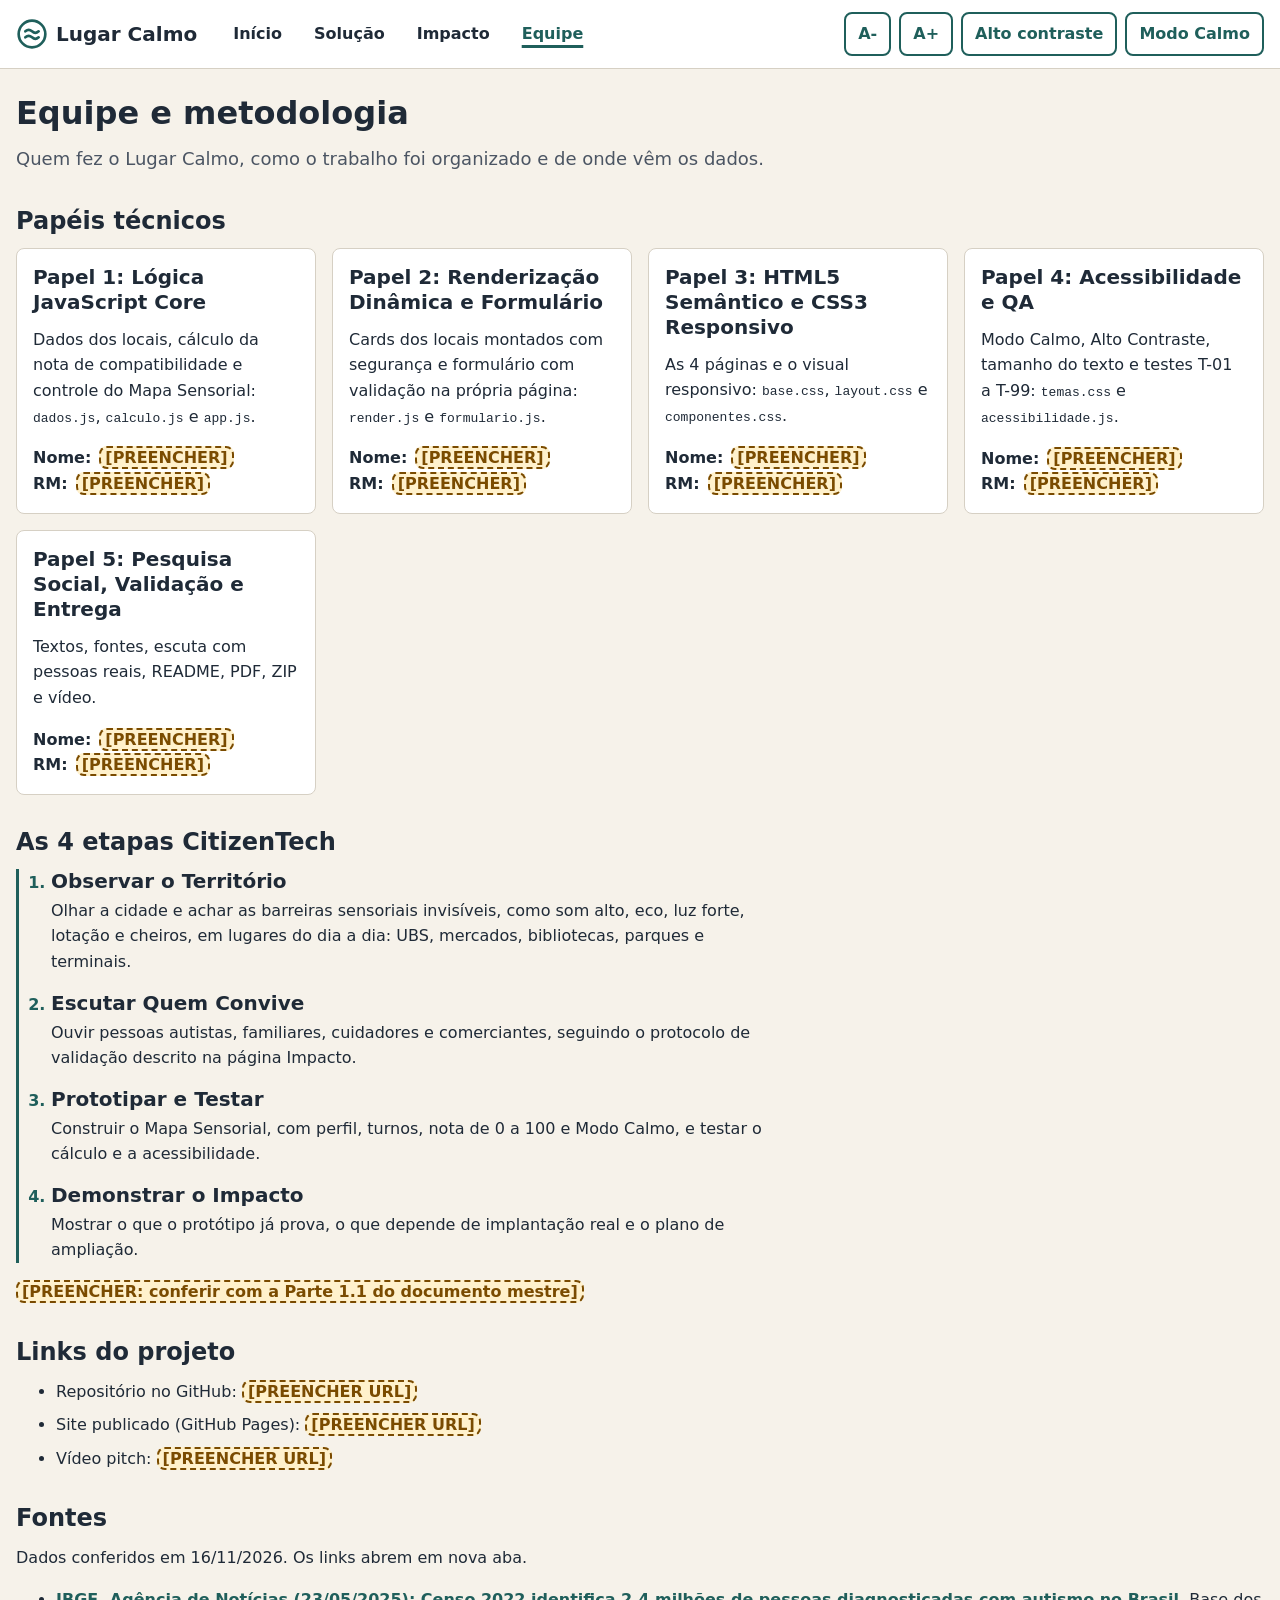
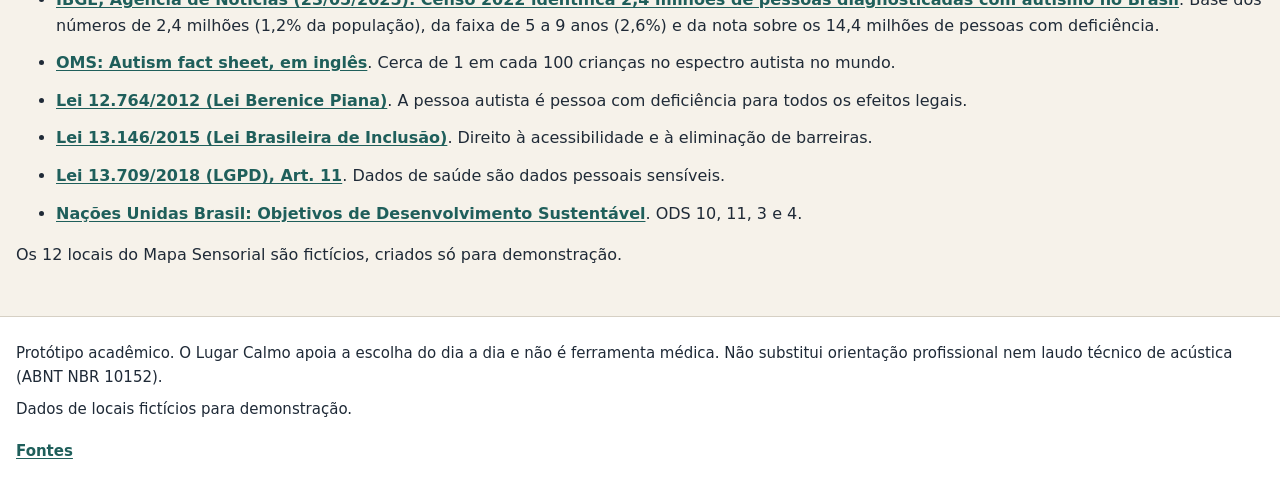
==== equipe.html @ d7f6c4ce "feat: adiciona as 4 páginas, estilos responsivos e ícones SVG" ====
<!DOCTYPE html>
<html lang="pt-BR">
<head>
  <meta charset="UTF-8">
  <meta name="viewport" content="width=device-width, initial-scale=1">
  <meta name="description" content="Equipe e metodologia do Lugar Calmo: papéis técnicos, as 4 etapas CitizenTech, links do projeto e fontes oficiais.">
  <title>Equipe | Lugar Calmo</title>
  <link rel="icon" href="img/favicon.svg" type="image/svg+xml">
  <!-- Ordem fixa (8.1): base (variáveis) primeiro e temas por último, para que Modo Calmo e Alto Contraste sobrescrevam as variáveis. -->
  <link rel="stylesheet" href="css/base.css">
  <link rel="stylesheet" href="css/layout.css">
  <link rel="stylesheet" href="css/componentes.css">
  <link rel="stylesheet" href="css/temas.css">
  <!-- R2: script com defer e sem módulos, para abrir por duplo clique (file://). Aplica as preferências salvas (RF20). -->
  <script src="js/acessibilidade.js" defer></script>
</head>
<body>
  <!-- Atalho de teclado: pula o cabeçalho e vai direto ao conteúdo. -->
  <a class="pular-conteudo" href="#conteudo">Ir para o conteúdo</a>

  <!-- Cabeçalho idêntico nas 4 páginas (RF16); só o aria-current muda. -->
  <header class="cabecalho">
    <a class="marca" href="index.html"><img src="img/favicon.svg" alt="" width="32" height="32"> Lugar Calmo</a>
    <!-- Menu horizontal com 4 links, sempre visível, sem hambúrguer (R11). -->
    <nav aria-label="Navegação principal">
      <ul class="menu">
        <li><a href="index.html">Início</a></li>
        <li><a href="solucao.html">Solução</a></li>
        <li><a href="impacto.html">Impacto</a></li>
        <li><a href="equipe.html" aria-current="page">Equipe</a></li>
      </ul>
    </nav>
    <!-- Barra de acessibilidade (M5). O comportamento fica em js/acessibilidade.js (RF13, RF14, RF15). -->
    <div class="barra-acessibilidade" role="group" aria-label="Preferências de leitura">
      <button type="button" id="btn-fonte-menos" aria-label="Diminuir tamanho do texto">A-</button>
      <button type="button" id="btn-fonte-mais" aria-label="Aumentar tamanho do texto">A+</button>
      <button type="button" id="btn-contraste" aria-pressed="false">Alto contraste</button>
      <button type="button" id="btn-modo-calmo" aria-pressed="false">Modo Calmo</button>
    </div>
  </header>

  <!-- tabindex="-1" deixa o link "Ir para o conteúdo" mover o foco para cá. -->
  <main id="conteudo" tabindex="-1">
    <h1>Equipe e metodologia</h1>
    <p class="introducao">Quem fez o Lugar Calmo, como o trabalho foi organizado e de onde vêm os dados.</p>

    <!-- 1. Papéis técnicos: 5 cartões com nome e RM a preencher pela equipe (8.6). -->
    <section class="secao" aria-labelledby="titulo-papeis">
      <h2 id="titulo-papeis">Papéis técnicos</h2>
      <ul class="grade-cartoes">
        <li class="cartao">
          <h3>Papel 1: Lógica JavaScript Core</h3>
          <p>Dados dos locais, cálculo da nota de compatibilidade e controle do Mapa Sensorial: <code>dados.js</code>, <code>calculo.js</code> e <code>app.js</code>.</p>
          <dl class="dados-integrante">
            <div><dt>Nome:</dt><dd><span class="pendente">[PREENCHER]</span></dd></div>
            <div><dt>RM:</dt><dd><span class="pendente">[PREENCHER]</span></dd></div>
          </dl>
        </li>
        <li class="cartao">
          <h3>Papel 2: Renderização Dinâmica e Formulário</h3>
          <p>Cards dos locais montados com segurança e formulário com validação na própria página: <code>render.js</code> e <code>formulario.js</code>.</p>
          <dl class="dados-integrante">
            <div><dt>Nome:</dt><dd><span class="pendente">[PREENCHER]</span></dd></div>
            <div><dt>RM:</dt><dd><span class="pendente">[PREENCHER]</span></dd></div>
          </dl>
        </li>
        <li class="cartao">
          <h3>Papel 3: HTML5 Semântico e CSS3 Responsivo</h3>
          <p>As 4 páginas e o visual responsivo: <code>base.css</code>, <code>layout.css</code> e <code>componentes.css</code>.</p>
          <dl class="dados-integrante">
            <div><dt>Nome:</dt><dd><span class="pendente">[PREENCHER]</span></dd></div>
            <div><dt>RM:</dt><dd><span class="pendente">[PREENCHER]</span></dd></div>
          </dl>
        </li>
        <li class="cartao">
          <h3>Papel 4: Acessibilidade e QA</h3>
          <p>Modo Calmo, Alto Contraste, tamanho do texto e testes T-01 a T-99: <code>temas.css</code> e <code>acessibilidade.js</code>.</p>
          <dl class="dados-integrante">
            <div><dt>Nome:</dt><dd><span class="pendente">[PREENCHER]</span></dd></div>
            <div><dt>RM:</dt><dd><span class="pendente">[PREENCHER]</span></dd></div>
          </dl>
        </li>
        <li class="cartao">
          <h3>Papel 5: Pesquisa Social, Validação e Entrega</h3>
          <p>Textos, fontes, escuta com pessoas reais, README, PDF, ZIP e vídeo.</p>
          <dl class="dados-integrante">
            <div><dt>Nome:</dt><dd><span class="pendente">[PREENCHER]</span></dd></div>
            <div><dt>RM:</dt><dd><span class="pendente">[PREENCHER]</span></dd></div>
          </dl>
        </li>
      </ul>
    </section>

    <!-- 2. As 4 etapas CitizenTech em linha do tempo. Texto da Parte 1.1 do documento mestre ainda a conferir (K9). -->
    <section class="secao" aria-labelledby="titulo-etapas">
      <h2 id="titulo-etapas">As 4 etapas CitizenTech</h2>
      <ol class="linha-do-tempo">
        <li>
          <h3>Observar o Território</h3>
          <p>Olhar a cidade e achar as barreiras sensoriais invisíveis, como som alto, eco, luz forte, lotação e cheiros, em lugares do dia a dia: UBS, mercados, bibliotecas, parques e terminais.</p>
        </li>
        <li>
          <h3>Escutar Quem Convive</h3>
          <p>Ouvir pessoas autistas, familiares, cuidadores e comerciantes, seguindo o protocolo de validação descrito na página Impacto.</p>
        </li>
        <li>
          <h3>Prototipar e Testar</h3>
          <p>Construir o Mapa Sensorial, com perfil, turnos, nota de 0 a 100 e Modo Calmo, e testar o cálculo e a acessibilidade.</p>
        </li>
        <li>
          <h3>Demonstrar o Impacto</h3>
          <p>Mostrar o que o protótipo já prova, o que depende de implantação real e o plano de ampliação.</p>
        </li>
      </ol>
      <p><span class="pendente">[PREENCHER: conferir com a Parte 1.1 do documento mestre]</span></p>
    </section>

    <!-- 3. Links do projeto, a preencher pela equipe antes da entrega (8.6). -->
    <section class="secao" aria-labelledby="titulo-links">
      <h2 id="titulo-links">Links do projeto</h2>
      <ul class="lista-simples">
        <li>Repositório no GitHub: <span class="pendente">[PREENCHER URL]</span></li>
        <li>Site publicado (GitHub Pages): <span class="pendente">[PREENCHER URL]</span></li>
        <li>Vídeo pitch: <span class="pendente">[PREENCHER URL]</span></li>
      </ul>
    </section>

    <!-- 4. Fontes (1.2): todo dado do site aponta para cá pelo link "Fontes" do rodapé. Nenhum dado sem fonte aberta. -->
    <section class="secao" id="fontes" aria-labelledby="titulo-fontes">
      <h2 id="titulo-fontes">Fontes</h2>
      <p>Dados conferidos em 16/11/2026. Os links abrem em nova aba.</p>
      <ul class="lista-fontes">
        <li><a href="https://agenciadenoticias.ibge.gov.br/agencia-noticias/2012-agencia-de-noticias/noticias/43464-censo-2022-identifica-2-4-milhoes-de-pessoas-diagnosticadas-com-autismo-no-brasil" target="_blank" rel="noopener noreferrer">IBGE, Agência de Notícias (23/05/2025): Censo 2022 identifica 2,4 milhões de pessoas diagnosticadas com autismo no Brasil<span class="visualmente-oculto"> (abre em nova aba)</span></a>. Base dos números de 2,4 milhões (1,2% da população), da faixa de 5 a 9 anos (2,6%) e da nota sobre os 14,4 milhões de pessoas com deficiência.</li>
        <li><a href="https://www.who.int/news-room/fact-sheets/detail/autism-spectrum-disorders" target="_blank" rel="noopener noreferrer">OMS: Autism fact sheet, em inglês<span class="visualmente-oculto"> (abre em nova aba)</span></a>. Cerca de 1 em cada 100 crianças no espectro autista no mundo.</li>
        <li><a href="https://www.planalto.gov.br/ccivil_03/_ato2011-2014/2012/lei/l12764.htm" target="_blank" rel="noopener noreferrer">Lei 12.764/2012 (Lei Berenice Piana)<span class="visualmente-oculto"> (abre em nova aba)</span></a>. A pessoa autista é pessoa com deficiência para todos os efeitos legais.</li>
        <li><a href="https://www.planalto.gov.br/ccivil_03/_ato2015-2018/2015/lei/l13146.htm" target="_blank" rel="noopener noreferrer">Lei 13.146/2015 (Lei Brasileira de Inclusão)<span class="visualmente-oculto"> (abre em nova aba)</span></a>. Direito à acessibilidade e à eliminação de barreiras.</li>
        <li><a href="https://www.planalto.gov.br/ccivil_03/_ato2015-2018/2018/lei/l13709.htm" target="_blank" rel="noopener noreferrer">Lei 13.709/2018 (LGPD), Art. 11<span class="visualmente-oculto"> (abre em nova aba)</span></a>. Dados de saúde são dados pessoais sensíveis.</li>
        <li><a href="https://brasil.un.org/pt-br/sdgs" target="_blank" rel="noopener noreferrer">Nações Unidas Brasil: Objetivos de Desenvolvimento Sustentável<span class="visualmente-oculto"> (abre em nova aba)</span></a>. ODS 10, 11, 3 e 4.</li>
      </ul>
      <p>Os 12 locais do Mapa Sensorial são fictícios, criados só para demonstração.</p>
    </section>

  </main>

  <!-- Rodapé idêntico nas 4 páginas: aviso fixo da RN14 e origem dos dados. -->
  <footer class="rodape">
    <p>Protótipo acadêmico. O Lugar Calmo apoia a escolha do dia a dia e não é ferramenta médica. Não substitui orientação profissional nem laudo técnico de acústica (ABNT NBR 10152).</p>
    <p>Dados de locais fictícios para demonstração.</p>
    <p><a href="equipe.html#fontes">Fontes</a></p>
  </footer>
</body>
</html>
---- css/base.css ----
/* =====================================================================
   base.css: tokens de design, reset leve e regras globais.
   Papel 3 (HTML5 Semântico e CSS3 Responsivo).
   Por quê: todas as cores e medidas vivem aqui como variáveis. Assim
   temas.css (Modo Calmo e Alto Contraste) muda o site inteiro só
   sobrescrevendo variáveis, sem repetir regras (PRD 11.1 e 11.2, K2).
   ===================================================================== */

/* Tokens da seção 11.1. Nenhum outro arquivo define cor fixa (K2). */
:root {
  --cor-fundo: #F6F2EA;
  --cor-superficie: #FFFFFF;
  --cor-borda: #D6D0C4;
  --cor-texto: #1F2A37;
  --cor-texto-suave: #4B5563;
  --cor-primaria: #1F5F5B;
  --cor-primaria-texto: #FFFFFF;
  --cor-foco: #1F5F5B;
  --selo-tranquilo-fundo: #DDEFE3; --selo-tranquilo-texto: #14532D;
  --selo-atencao-fundo: #FFF1CC;   --selo-atencao-texto: #7A4B00;
  --selo-evitar-fundo: #FBE3E1;    --selo-evitar-texto: #8A1C1C;
  --fonte-base: system-ui, -apple-system, "Segoe UI", Roboto, Arial, sans-serif;
  --raio: 8px;
  --espaco-1: .25rem; --espaco-2: .5rem; --espaco-3: .75rem; --espaco-4: 1rem; --espaco-6: 1.5rem; --espaco-8: 2rem;
  --toque-min: 44px;
  --largura-texto: 70ch;
}

/* Largura inclui borda e padding: evita estouro lateral em 320 px (RNF02). */
*,
*::before,
*::after {
  box-sizing: border-box;
}

/* Escala de fonte. Todo o resto do site usa rem, então trocar a classe
   do <html> aumenta ou diminui tudo junto (RF14, 5 níveis). */
html {
  font-size: 100%;
  -webkit-text-size-adjust: 100%;
  text-size-adjust: 100%;
}
.fonte-0 { font-size: 87.5%; }
.fonte-1 { font-size: 100%; }
.fonte-2 { font-size: 112.5%; }
.fonte-3 { font-size: 125%; }
.fonte-4 { font-size: 137.5%; }

/* Fonte do sistema (RNF09: zero requisição externa) e entrelinha folgada
   para leitura confortável (persona Dona Marta). overflow-wrap quebra
   palavras longas em vez de criar rolagem horizontal (RNF02). */
body {
  margin: 0;
  font-family: var(--fonte-base);
  line-height: 1.6;
  background: var(--cor-fundo);
  color: var(--cor-texto);
  overflow-wrap: break-word;
}

/* O JS mostra e esconde avisos com o atributo hidden (R4). Como vários
   componentes definem display próprio (flex, grid), esta regra garante
   que hidden sempre vence. */
[hidden] {
  display: none !important;
}

/* Hierarquia de títulos clara e espaçamento previsível. */
h1,
h2,
h3,
h4 {
  margin: 0 0 var(--espaco-3);
  line-height: 1.25;
}
h1 { font-size: 2rem; }
h2 { font-size: 1.5rem; }
h3 { font-size: 1.25rem; }
h4 { font-size: 1.125rem; }

p,
ul,
ol,
dl {
  margin: 0 0 var(--espaco-4);
}

/* Imagens (todas SVG, RNF09) nunca passam da largura do contêiner. */
img {
  max-width: 100%;
  height: auto;
}

/* Links sublinhados: a cor não é a única pista de que é link (RNF01). */
a {
  color: var(--cor-primaria);
  text-underline-offset: .15em;
}
a:hover {
  text-decoration-thickness: 3px;
}

/* RNF01: foco visível com contorno de 3 px em todo elemento focável. */
:focus-visible {
  outline: 3px solid var(--cor-foco);
  outline-offset: 2px;
}

/* Esconde da tela, mas mantém para leitor de tela (técnica padrão de clip).
   Usado, por exemplo, em "(abre em nova aba)" e no rótulo da nota. */
.visualmente-oculto {
  position: absolute !important;
  width: 1px;
  height: 1px;
  margin: -1px;
  padding: 0;
  overflow: hidden;
  clip: rect(0 0 0 0);
  clip-path: inset(50%);
  white-space: nowrap;
  border: 0;
}

/* Link "Ir para o conteúdo": fica fora da tela e só aparece ao receber
   foco pelo teclado, sem animação (R10). */
.pular-conteudo {
  position: absolute;
  top: -10rem;
  left: var(--espaco-2);
  z-index: 100;
  display: inline-flex;
  align-items: center;
  min-height: var(--toque-min);
  padding: var(--espaco-2) var(--espaco-4);
  border-radius: var(--raio);
  background: var(--cor-primaria);
  color: var(--cor-primaria-texto);
  font-weight: 700;
}
.pular-conteudo:focus {
  top: var(--espaco-2);
}

/* ---------------------------------------------------------------------
   RNF13: alvo de toque mínimo de 44 px em botões, links do menu,
   campos, rádios e caixas de seleção.
   --------------------------------------------------------------------- */
button,
input,
select,
textarea {
  font: inherit;
  color: inherit;
}

button {
  min-width: var(--toque-min);
  min-height: var(--toque-min);
  cursor: pointer;
}

select,
input[type="text"] {
  min-height: var(--toque-min);
}

.menu a {
  min-height: var(--toque-min);
}

/* Rádio e caixa de seleção: 24 px na própria caixa; o alvo de 44 px é o
   conjunto caixa + rótulo (.opcao), porque o <label for> também marca. */
input[type="checkbox"],
input[type="radio"] {
  width: 1.5rem;
  height: 1.5rem;
  margin: 0;
  flex: none;
  accent-color: var(--cor-primaria);
  cursor: pointer;
}

.opcao {
  display: flex;
  align-items: center;
  gap: var(--espaco-2);
  min-height: var(--toque-min);
}
.opcao label {
  padding-block: var(--espaco-2);
  cursor: pointer;
}

/* Sliders: cor da marca e altura de 44 px para facilitar o toque (11.1). */
input[type="range"] {
  display: block;
  width: 100%;
  min-height: var(--toque-min);
  margin: 0;
  accent-color: var(--cor-primaria);
  cursor: pointer;
}

/* ---------------------------------------------------------------------
   <meter> da nota (11.1). A cor vem da classe do selo, não da faixa
   low/high do navegador, para bater sempre com o selo em texto. Se o
   navegador ignorar estes pseudo-elementos, o número e o selo
   continuam carregando a informação (cor nunca é a única pista).
   --------------------------------------------------------------------- */
meter {
  display: block;
  width: 100%;
  height: 12px;
}

/* Chrome, Edge e Safari: trilho e barra por pseudo-elemento. Não usamos
   appearance: none aqui porque, segundo o MDN, isso quebra o desenho
   do meter no Chrome. */
meter::-webkit-meter-bar {
  height: 12px;
  border: 1px solid var(--cor-texto-suave);
  border-radius: var(--raio);
  background: var(--cor-fundo);
}

.meter--tranquilo::-webkit-meter-optimum-value,
.meter--tranquilo::-webkit-meter-suboptimum-value,
.meter--tranquilo::-webkit-meter-even-less-good-value {
  background: var(--selo-tranquilo-texto);
}

.meter--atencao::-webkit-meter-optimum-value,
.meter--atencao::-webkit-meter-suboptimum-value,
.meter--atencao::-webkit-meter-even-less-good-value {
  background: var(--selo-atencao-texto);
}

.meter--evitar::-webkit-meter-optimum-value,
.meter--evitar::-webkit-meter-suboptimum-value,
.meter--evitar::-webkit-meter-even-less-good-value {
  background: var(--selo-evitar-texto);
}

/* Firefox: precisa de appearance: none para aceitar ::-moz-meter-bar.
   O @supports com a forma -moz- isola a regra no Firefox e não quebra
   o Chrome. */
@supports (-moz-appearance: none) {
  meter {
    -moz-appearance: none;
    border: 1px solid var(--cor-texto-suave);
    border-radius: var(--raio);
    background: var(--cor-fundo);
  }

  .meter--tranquilo::-moz-meter-bar { background: var(--selo-tranquilo-texto); }
  .meter--atencao::-moz-meter-bar { background: var(--selo-atencao-texto); }
  .meter--evitar::-moz-meter-bar { background: var(--selo-evitar-texto); }
}
---- css/layout.css ----
/* =====================================================================
   layout.css: estrutura das páginas (PRD 11.3).
   Mobile-first: tudo começa em uma coluna e ganha colunas em telas
   maiores com media queries. Nenhuma largura fixa que cause rolagem
   horizontal em 320 px (RNF02). Só var(--...), nenhuma cor fixa (K2).
   ===================================================================== */

/* ---------- Cabeçalho comum das 4 páginas ---------- */

/* Marca, menu e barra de acessibilidade quebram linha sozinhos
   (flex-wrap). Menu sempre visível, sem hambúrguer (R11). */
.cabecalho {
  display: flex;
  flex-wrap: wrap;
  align-items: center;
  gap: var(--espaco-3) var(--espaco-6);
  padding: var(--espaco-3) var(--espaco-4);
  border-bottom: 1px solid var(--cor-borda);
  background: var(--cor-superficie);
}

.marca {
  display: inline-flex;
  align-items: center;
  gap: var(--espaco-2);
  min-height: var(--toque-min);
  color: var(--cor-texto);
  font-size: 1.25rem;
  font-weight: 800;
  text-decoration: none;
}
.marca:hover {
  text-decoration: underline;
}
.marca img {
  width: 2rem;
  height: 2rem;
}

/* Menu horizontal com 4 links (R11, RF16): flex com quebra de linha. */
.menu {
  display: flex;
  flex-wrap: wrap;
  gap: var(--espaco-1) var(--espaco-2);
  margin: 0;
  padding: 0;
  list-style: none;
}

.menu a {
  display: flex;
  align-items: center;
  padding: 0 var(--espaco-3);
  border-radius: var(--raio);
  color: var(--cor-texto);
  font-weight: 600;
  text-decoration: none;
}
.menu a:hover {
  text-decoration: underline;
}

/* Página atual (aria-current): sublinhado grosso e negrito, além da cor,
   para a cor não ser a única pista (RNF01). */
.menu a[aria-current="page"] {
  color: var(--cor-primaria);
  font-weight: 800;
  text-decoration: underline;
  text-decoration-thickness: 3px;
  text-underline-offset: .4em;
}

.barra-acessibilidade {
  display: flex;
  flex-wrap: wrap;
  gap: var(--espaco-2);
}

/* Em telas largas, a barra de acessibilidade vai para a direita e o
   cabeçalho fica em uma linha só (painel cabe melhor acima da dobra). */
@media (min-width: 1024px) {
  .barra-acessibilidade {
    margin-left: auto;
  }
}

/* ---------- Conteúdo principal e rodapé ---------- */

main {
  display: block;
  max-width: 80rem;
  margin: 0 auto;
  padding: var(--espaco-6) var(--espaco-4) var(--espaco-8);
}

/* Linha de texto curta (70ch) é mais fácil de acompanhar. */
main p {
  max-width: var(--largura-texto);
}

.secao {
  margin-top: var(--espaco-8);
}

.rodape {
  padding: var(--espaco-6) var(--espaco-4);
  border-top: 1px solid var(--cor-borda);
  background: var(--cor-superficie);
  font-size: .9375rem;
}
.rodape p {
  max-width: 80rem;
  margin: 0 auto var(--espaco-2);
}

/* ---------- Página inicial ---------- */

/* Hero: texto e ilustração empilhados no celular, lado a lado a partir
   de 768 px. */
.hero {
  display: grid;
  gap: var(--espaco-6);
  align-items: center;
}

.hero-imagem {
  justify-self: center;
  width: 100%;
  max-width: 15rem;
}

@media (min-width: 768px) {
  .hero {
    grid-template-columns: minmax(0, 3fr) minmax(0, 2fr);
  }

  .hero h1 {
    font-size: 2.5rem;
  }
}

/* ---------- Grades genéricas (cartões, colunas) ---------- */

/* min(16rem, 100%) impede que a coluna mínima passe da tela em 320 px. */
.grade-cartoes {
  display: grid;
  grid-template-columns: repeat(auto-fill, minmax(min(16rem, 100%), 1fr));
  gap: var(--espaco-4);
  margin: 0 0 var(--espaco-4);
  padding: 0;
  list-style: none;
}

/* Níveis de evidência (8.5): duas colunas lado a lado a partir de 768 px. */
.colunas-evidencia {
  display: grid;
  gap: var(--espaco-4);
  margin-bottom: var(--espaco-4);
}

@media (min-width: 768px) {
  .colunas-evidencia {
    grid-template-columns: repeat(2, minmax(0, 1fr));
  }
}

/* ---------- Página Solução (Mapa Sensorial) ---------- */

/* Celular: uma coluna, na ordem painel, resultados e formulário (11.3). */
.layout-solucao {
  display: grid;
  gap: var(--espaco-6);
}

/* minmax(0, ...) e min-width: 0 deixam a coluna encolher sem estourar. */
.coluna-principal {
  display: grid;
  gap: var(--espaco-8);
  min-width: 0;
}

/* Desktop: painel fixo à esquerda (sticky) e resultados à direita.
   Valores exatamente como na seção 11.3 do PRD. O painel rola por
   dentro se não couber na altura da tela, sem arrastar a página. */
@media (min-width: 1024px) {
  .layout-solucao {
    display: grid;
    grid-template-columns: 380px minmax(0, 1fr);
    gap: var(--espaco-6);
    align-items: start;
  }

  #painel-perfil {
    position: sticky;
    top: 10px;
    max-height: calc(100vh - 20px);
    overflow-y: auto;
    overscroll-behavior: contain;
  }
}

/* Lista de cards: 1 coluna no celular, grade automática acima de 768 px
   (11.3). Cada <li> estica o card para todos terem a mesma altura. */
.lista-locais {
  display: grid;
  grid-template-columns: minmax(0, 1fr);
  gap: var(--espaco-4);
  margin: 0 0 var(--espaco-4);
  padding: 0;
  list-style: none;
}

.lista-locais > li {
  display: flex;
  min-width: 0;
}

@media (min-width: 768px) {
  .lista-locais {
    grid-template-columns: repeat(auto-fill, minmax(280px, 1fr));
  }
}
---- css/componentes.css ----
/* =====================================================================
   componentes.css: peças reutilizáveis (botões, cartões, painel de
   perfil, card de local, selos, etiquetas, formulário e avisos).
   Inclui as classes que render.js e formulario.js vão gerar (8.4, K8),
   já estilizadas antes de o JS existir.
   Só var(--...), nenhuma cor fixa (K2): temas.css troca tudo pelas
   variáveis. Sem transição nem animação (R10, RNF08).
   ===================================================================== */

/* ---------- Botões ---------- */

/* Botão padrão: contorno na cor primária sobre fundo claro.
   Contraste do texto acima de 4,5:1 (RNF01). */
button {
  display: inline-flex;
  align-items: center;
  justify-content: center;
  gap: var(--espaco-1);
  padding: var(--espaco-2) var(--espaco-3);
  border: 2px solid var(--cor-primaria);
  border-radius: var(--raio);
  background: var(--cor-superficie);
  color: var(--cor-primaria);
  font-weight: 700;
  line-height: 1.2;
  text-align: center;
}
button:hover {
  text-decoration: underline;
}

/* Botão ligado (aria-pressed="true": Alto contraste, Modo Calmo e
   perfis rápidos): fundo cheio e marca de check. O check garante que a
   cor não é a única pista (RNF01) e continua visível no modo de cores
   forçadas do sistema. O texto alternativo vazio ("/ ''") evita que o
   leitor de tela leia o símbolo; a primeira linha é a reserva para
   navegador que não entende essa sintaxe. */
button[aria-pressed="true"] {
  background: var(--cor-primaria);
  color: var(--cor-primaria-texto);
}
button[aria-pressed="true"]::before {
  content: "\2713";
  content: "\2713" / "";
}

/* A-/A+ no extremo ficam disabled (RF14): borda tracejada e cor suave,
   não só opacidade. */
button:disabled {
  border-style: dashed;
  border-color: var(--cor-texto-suave);
  color: var(--cor-texto-suave);
  cursor: not-allowed;
  text-decoration: none;
}

/* Ação principal (link "Abrir o Mapa Sensorial" e "Enviar avaliação"). */
.btn-primario {
  display: inline-flex;
  align-items: center;
  justify-content: center;
  min-height: var(--toque-min);
  padding: var(--espaco-2) var(--espaco-6);
  border: 2px solid var(--cor-primaria);
  border-radius: var(--raio);
  background: var(--cor-primaria);
  color: var(--cor-primaria-texto);
  font-weight: 700;
  text-decoration: none;
}
.btn-primario:hover {
  text-decoration: underline;
}

/* Links soltos (fora de frase) ganham alvo de 44 px (RNF13). */
.link-destaque,
.rodape a {
  display: inline-flex;
  align-items: center;
  min-height: var(--toque-min);
  font-weight: 700;
}

/* ---------- Cartões e textos de apoio ---------- */

.cartao {
  padding: var(--espaco-4);
  border: 1px solid var(--cor-borda);
  border-radius: var(--raio);
  background: var(--cor-superficie);
}
.cartao > :last-child {
  margin-bottom: 0;
}
.cartao ul {
  padding-left: var(--espaco-6);
}

.introducao {
  color: var(--cor-texto-suave);
  font-size: 1.125rem;
}

.slogan {
  color: var(--cor-primaria);
  font-size: 1.25rem;
  font-weight: 700;
}

.proposta {
  font-size: 1.125rem;
}

/* Observações curtas (nota metodológica, nota das personas). */
.observacao {
  color: var(--cor-texto-suave);
  font-size: .9375rem;
}

/* Destaque do dado oficial (8.2, item 4): número grande e legível. */
.numero-grande {
  margin: 0;
  color: var(--cor-primaria);
  font-size: 3rem;
  font-weight: 800;
  line-height: 1.1;
}

.numero-legenda {
  font-size: 1.25rem;
  font-weight: 700;
}

.passos li,
.lista-simples li {
  margin-bottom: var(--espaco-2);
}

/* Marca de conteúdo que a equipe ainda precisa preencher: fundo de aviso
   e borda tracejada para ser achado de olho antes da entrega (8.6). */
.pendente {
  padding: 0 var(--espaco-1);
  border: 2px dashed var(--selo-atencao-texto);
  border-radius: var(--raio);
  background: var(--selo-atencao-fundo);
  color: var(--selo-atencao-texto);
  font-weight: 700;
}

/* ---------- Tabela de ODS (impacto.html) ---------- */

/* A tabela rola dentro da própria caixa em telas estreitas; a página
   nunca rola para o lado (RNF02). A caixa recebe foco (tabindex no HTML)
   para quem usa teclado também conseguir rolar. */
.tabela-rolagem {
  margin-bottom: var(--espaco-4);
  overflow-x: auto;
  border: 1px solid var(--cor-borda);
  border-radius: var(--raio);
  background: var(--cor-superficie);
}

.tabela-ods {
  width: 100%;
  min-width: 40rem;
  border-collapse: collapse;
}
.tabela-ods caption {
  padding: var(--espaco-3);
  font-weight: 700;
  text-align: left;
}
.tabela-ods th,
.tabela-ods td {
  padding: var(--espaco-2) var(--espaco-3);
  border-top: 1px solid var(--cor-borda);
  text-align: left;
  vertical-align: top;
}
.tabela-ods thead th {
  background: var(--cor-fundo);
}

/* ---------- Equipe ---------- */

.dados-integrante {
  margin: 0;
}
.dados-integrante div {
  display: flex;
  flex-wrap: wrap;
  gap: var(--espaco-2);
}
.dados-integrante dt {
  font-weight: 700;
}
.dados-integrante dd {
  margin: 0;
}

/* Linha do tempo das 4 etapas: linha vertical na cor primária. */
.linha-do-tempo {
  padding-left: var(--espaco-8);
  border-left: 3px solid var(--cor-primaria);
}
.linha-do-tempo li {
  margin-bottom: var(--espaco-4);
}
.linha-do-tempo li::marker {
  color: var(--cor-primaria);
  font-weight: 800;
}
.linha-do-tempo h3 {
  margin-bottom: var(--espaco-1);
}

/* Endereços longos quebram em qualquer ponto para não estourar a tela. */
.lista-fontes li {
  margin-bottom: var(--espaco-3);
}
.lista-fontes a {
  font-weight: 600;
  overflow-wrap: anywhere;
}

/* ---------- Painel de perfil (solucao.html, 8.3) ---------- */

/* Painel compacto (11.3): espaçamentos curtos e título menor para o
   painel inteiro caber na altura útil de 1366x768 e 1440x900. Os alvos
   de 44 px não encolhem (RNF13). */
#painel-perfil {
  display: grid;
  gap: var(--espaco-2);
  padding: var(--espaco-4);
  border: 1px solid var(--cor-borda);
  border-radius: var(--raio);
  background: var(--cor-superficie);
}
#painel-perfil h2,
#painel-perfil p {
  margin: 0;
}
#painel-perfil h2 {
  font-size: 1.25rem;
}

.grupo-perfis {
  display: grid;
  gap: var(--espaco-1);
}

.rotulo-grupo {
  font-weight: 700;
}

/* Perfis rápidos em grade de 3 colunas (8.3). O estado ligado vem da
   regra button[aria-pressed="true"] (RF19). */
.perfis-rapidos {
  display: grid;
  grid-template-columns: repeat(3, minmax(0, 1fr));
  gap: var(--espaco-2);
}
.btn-perfil {
  padding-inline: var(--espaco-1);
}

/* Cada slider: rótulo, legenda e valor numa linha só, slider embaixo. */
.controle-linha {
  display: flex;
  flex-wrap: wrap;
  align-items: baseline;
  gap: 0 var(--espaco-2);
}
.controle-linha label {
  font-weight: 700;
}
.legenda {
  flex: 1;
  color: var(--cor-texto-suave);
  font-size: .875rem;
}
/* Entrelinha 1.2: o número grande não aumenta a altura da linha. */
.controle-linha output {
  min-width: 1.5rem;
  color: var(--cor-primaria);
  font-size: 1.25rem;
  font-weight: 800;
  line-height: 1.2;
  text-align: right;
}

/* Turno: 3 rádios com visual de botão em grade de 3 colunas (8.3).
   O rádio nativo fica escondido só da tela (continua focável e lido
   pelo leitor de tela); o <label for> vira o botão de 44 px. */
.seletor-turno {
  margin: 0;
  padding: 0;
  border: 0;
  min-inline-size: 0;
}
.seletor-turno legend {
  margin-bottom: var(--espaco-1);
  padding: 0;
  font-weight: 700;
}

.opcoes-turno {
  display: grid;
  grid-template-columns: repeat(3, minmax(0, 1fr));
  gap: var(--espaco-2);
}

.opcao-turno {
  position: relative;
}
.opcao-turno input[type="radio"] {
  position: absolute;
  width: 1px;
  height: 1px;
  overflow: hidden;
  clip-path: inset(50%);
  white-space: nowrap;
}
.opcao-turno label {
  display: flex;
  align-items: center;
  justify-content: center;
  gap: var(--espaco-1);
  min-height: var(--toque-min);
  padding: var(--espaco-1);
  border: 2px solid var(--cor-primaria);
  border-radius: var(--raio);
  background: var(--cor-superficie);
  color: var(--cor-primaria);
  font-weight: 700;
  text-align: center;
  cursor: pointer;
}

/* Turno escolhido: fundo cheio + check (cor não é a única pista). */
.opcao-turno input:checked + label {
  background: var(--cor-primaria);
  color: var(--cor-primaria-texto);
}
.opcao-turno input:checked + label::before {
  content: "\2713";
  content: "\2713" / "";
}

/* O foco está no rádio escondido; o contorno aparece no rótulo visível. */
.opcao-turno input:focus-visible + label {
  outline: 3px solid var(--cor-foco);
  outline-offset: 2px;
}

#btn-restaurar {
  width: 100%;
}

/* ---------- Avisos ---------- */

/* Avisos (RN02 e "Fechado/Sem dados neste turno") usam as cores do selo
   Atenção (K2) e uma barra lateral grossa, além da cor. */
.aviso,
.aviso-turno {
  padding: var(--espaco-2) var(--espaco-3);
  border-left: .375rem solid var(--selo-atencao-texto);
  border-radius: var(--raio);
  background: var(--selo-atencao-fundo);
  color: var(--selo-atencao-texto);
  font-weight: 600;
}

/* ---------- Resultados: filtros, resumo, estado vazio ---------- */

.filtros {
  display: flex;
  flex-wrap: wrap;
  align-items: flex-end;
  gap: var(--espaco-3) var(--espaco-6);
  margin-bottom: var(--espaco-4);
  padding: var(--espaco-3) var(--espaco-4);
  border: 1px solid var(--cor-borda);
  border-radius: var(--raio);
  background: var(--cor-superficie);
}
.filtros .campo {
  flex: 1 1 12rem;
}

/* Resumo dinâmico (RF18): em negrito para ser lido primeiro. */
.resumo {
  font-size: 1.0625rem;
  font-weight: 700;
}
.resumo:empty {
  margin: 0;
}

/* Limitação declarada (6.1): texto de apoio com barra lateral. */
.nota-limitacao {
  padding-left: var(--espaco-3);
  border-left: .25rem solid var(--cor-borda);
  color: var(--cor-texto-suave);
  font-size: .9375rem;
}

.estado-vazio {
  padding: var(--espaco-6) var(--espaco-4);
  border: 2px dashed var(--cor-texto-suave);
  border-radius: var(--raio);
  background: var(--cor-superficie);
  font-weight: 600;
  text-align: center;
}

/* ---------- Card de local (8.4, K8; gerado por render.js) ---------- */

/* Fundo branco, borda fina, sem sombra pesada (11.1). */
.card-local {
  display: flex;
  flex-direction: column;
  gap: var(--espaco-3);
  width: 100%;
  padding: var(--espaco-4);
  border: 1px solid var(--cor-borda);
  border-radius: var(--raio);
  background: var(--cor-superficie);
}
.card-local p,
.card-local ul,
.card-local dl {
  margin: 0;
}

.card-topo {
  display: grid;
  gap: var(--espaco-1);
}
.card-topo h3 {
  margin: 0;
}

.card-tipo {
  color: var(--cor-texto-suave);
  font-weight: 600;
}

.rotulo-origem {
  color: var(--cor-texto-suave);
  font-size: .875rem;
  font-style: italic;
}

/* Selo (RF05): ícone + texto + cor. Borda na cor do texto reforça o
   contorno em qualquer tema. */
.selo {
  display: inline-flex;
  align-items: center;
  align-self: flex-start;
  gap: var(--espaco-2);
  padding: var(--espaco-1) var(--espaco-3);
  border: 2px solid currentColor;
  border-radius: 999px;
  font-weight: 800;
}
.selo img {
  width: 1.25rem;
  height: 1.25rem;
  flex: none;
}

.selo--tranquilo {
  background: var(--selo-tranquilo-fundo);
  color: var(--selo-tranquilo-texto);
}
.selo--atencao {
  background: var(--selo-atencao-fundo);
  color: var(--selo-atencao-texto);
}
.selo--evitar {
  background: var(--selo-evitar-fundo);
  color: var(--selo-evitar-texto);
}

/* Nota: número grande acima da barra do <meter> (estilo do meter em
   base.css). */
.nota {
  display: grid;
  gap: var(--espaco-1);
}
.nota-numero {
  font-size: 1.5rem;
  font-weight: 800;
  line-height: 1.2;
}

.melhor-horario {
  font-weight: 700;
}

/* Etiquetas de adaptação (RF08): ícone + texto, quebram linha. */
.etiquetas {
  display: flex;
  flex-wrap: wrap;
  gap: var(--espaco-2);
  padding: 0;
  list-style: none;
}
.etiqueta {
  display: inline-flex;
  align-items: center;
  gap: var(--espaco-1);
  padding: var(--espaco-1) var(--espaco-2);
  border: 1px solid var(--cor-primaria);
  border-radius: var(--raio);
  background: var(--cor-fundo);
  color: var(--cor-texto);
  font-size: .9375rem;
}
.etiqueta img {
  width: 1.25rem;
  height: 1.25rem;
  flex: none;
}

/* Hora silenciosa não tem ícone (K8): a borda tracejada a diferencia. */
.etiqueta--silenciosa {
  border-style: dashed;
}

/* Hora silenciosa ativa no turno (RN06): mesma família de cor do selo
   Tranquilo, com barra lateral. */
.hora-silenciosa-ativa {
  padding: var(--espaco-2) var(--espaco-3);
  border-left: .375rem solid var(--selo-tranquilo-texto);
  background: var(--selo-tranquilo-fundo);
  color: var(--selo-tranquilo-texto);
  font-weight: 700;
}

/* Estímulos efetivos: grupos <div><dt><dd> em grade que se adapta à
   largura (e ao A+), sem estourar o card. */
.estimulos {
  display: grid;
  grid-template-columns: repeat(auto-fit, minmax(min(9rem, 100%), 1fr));
  gap: var(--espaco-1) var(--espaco-4);
}
.estimulos div {
  display: flex;
  justify-content: space-between;
  gap: var(--espaco-2);
  border-bottom: 1px solid var(--cor-borda);
}
.estimulos dt {
  color: var(--cor-texto-suave);
}
.estimulos dd {
  margin: 0;
  font-weight: 700;
}

.relato {
  font-style: italic;
}

.remetente {
  color: var(--cor-texto-suave);
  font-size: .9375rem;
}

/* Fechado ou sem dados no turno (RN07, RN16; K8: vale para 'fechado' e
   'sem-dados'): fundo da página e borda tracejada. O texto continua com
   contraste cheio; nada de opacidade. */
.card-local--fechado {
  border: 2px dashed var(--cor-texto-suave);
  background: var(--cor-fundo);
}

/* Contribuição do usuário (12.2): borda primária mais grossa, sem
   animação. Se também estiver sem dados no turno, a borda fica
   tracejada para manter as duas pistas. */
.card-local--novo {
  border: 3px solid var(--cor-primaria);
}
.card-local--novo.card-local--fechado {
  border-style: dashed;
}

/* ---------- Formulário "Avaliar ou sugerir um local" (seção 12) ---------- */

.formulario {
  display: grid;
  gap: var(--espaco-4);
  padding: var(--espaco-4);
  border: 1px solid var(--cor-borda);
  border-radius: var(--raio);
  background: var(--cor-superficie);
}
.formulario p {
  margin: 0;
}
.formulario button[type="submit"] {
  justify-self: start;
}

/* Campo: rótulo em cima, controle embaixo, erro logo abaixo. */
.campo {
  display: grid;
  gap: var(--espaco-1);
  min-width: 0;
}
.campo label {
  font-weight: 700;
}

/* Borda escura nos controles: contraste acima de 3:1 com o fundo,
   exigido para componentes (RNF01). */
input[type="text"],
select,
textarea {
  width: 100%;
  padding: var(--espaco-2) var(--espaco-3);
  border: 2px solid var(--cor-texto-suave);
  border-radius: var(--raio);
  background: var(--cor-superficie);
  color: var(--cor-texto);
}
textarea {
  min-height: 5.5rem;
  resize: vertical;
}

/* min-inline-size: 0 tira a largura mínima padrão do fieldset, que
   causaria rolagem horizontal em 320 px. */
.formulario fieldset {
  margin: 0;
  padding: var(--espaco-3) var(--espaco-4) var(--espaco-4);
  border: 1px solid var(--cor-borda);
  border-radius: var(--raio);
  min-inline-size: 0;
}
.formulario legend {
  padding: 0 var(--espaco-1);
  font-weight: 700;
}

/* Opções (rádios e caixas) lado a lado, quebrando linha quando faltar
   espaço. */
.opcoes-linha {
  display: flex;
  flex-wrap: wrap;
  gap: 0 var(--espaco-6);
}

/* Os 4 níveis em grade que se adapta: 4 colunas no desktop, 2 ou 1 no
   celular. */
.grade-niveis {
  display: grid;
  grid-template-columns: repeat(auto-fit, minmax(min(8rem, 100%), 1fr));
  gap: var(--espaco-3);
}

.contador {
  color: var(--cor-texto-suave);
  font-size: .875rem;
}

/* Dica de privacidade (12.1): visível e destacada, acima do botão. */
.dica {
  padding: var(--espaco-2) var(--espaco-3);
  border-left: .25rem solid var(--cor-primaria);
  background: var(--cor-fundo);
  font-weight: 600;
}

/* Campo inválido (RF10, K5): borda grossa na cor de erro (K2), além do
   marcador "!" na mensagem. Funciona com .campo--erro no próprio
   controle, num contêiner (.campo, .opcao, fieldset) ou só com
   aria-invalid, para não depender de onde o JS coloca a classe. */
input.campo--erro,
select.campo--erro,
textarea.campo--erro,
.campo--erro input[type="text"],
.campo--erro select,
.campo--erro textarea,
input[type="text"][aria-invalid="true"],
select[aria-invalid="true"],
textarea[aria-invalid="true"] {
  border-width: 3px;
  border-color: var(--selo-evitar-texto);
}

/* Rádios e caixas inválidos: borda grossa no grupo do turno e barra
   lateral na caixa de privacidade. :has() pega o aria-invalid que o JS
   põe nesses controles. A barra fica só na caixa de seleção para não
   repetir uma barra em cada rádio dentro do fieldset já marcado. */
.formulario fieldset.campo--erro,
.formulario fieldset:has(input[type="radio"][aria-invalid="true"]) {
  border: 3px solid var(--selo-evitar-texto);
}
.opcao.campo--erro,
.opcao:has(input[type="checkbox"][aria-invalid="true"]) {
  padding-left: var(--espaco-2);
  border-left: .375rem solid var(--selo-evitar-texto);
}

/* Mensagem de erro do campo: texto em negrito + círculo com "!" (não só
   cor). O "/ ''" evita que o leitor de tela leia o "!" além da frase. */
.erro-campo {
  display: flex;
  align-items: flex-start;
  gap: var(--espaco-2);
  color: var(--selo-evitar-texto);
  font-weight: 700;
}
.erro-campo::before {
  content: "!";
  content: "!" / "";
  display: inline-flex;
  flex: none;
  align-items: center;
  justify-content: center;
  width: 1.5rem;
  height: 1.5rem;
  border-radius: 50%;
  background: var(--selo-evitar-texto);
  color: var(--cor-superficie);
  font-weight: 800;
  line-height: 1;
}

/* Resumo de erros no topo do formulário (RF12): caixa com borda grossa
   e links grandes para cada campo. */
.resumo-erros {
  padding: var(--espaco-3) var(--espaco-4);
  border: 3px solid var(--selo-evitar-texto);
  border-radius: var(--raio);
  background: var(--selo-evitar-fundo);
  color: var(--selo-evitar-texto);
}
.formulario .resumo-erros p {
  margin-bottom: var(--espaco-2);
  font-weight: 800;
}
.resumo-erros ul {
  margin: 0;
  padding-left: var(--espaco-6);
}
.resumo-erros a {
  display: inline-flex;
  align-items: center;
  min-height: var(--toque-min);
  color: var(--selo-evitar-texto);
  font-weight: 700;
}

/* Mensagem de sucesso (RF12): cores do selo Tranquilo (K2) e check.
   Fica sempre no DOM para o leitor de tela anunciar; vazia, some (K5). */
.mensagem-sucesso {
  margin: 0;
  padding: var(--espaco-3) var(--espaco-4);
  border: 2px solid var(--selo-tranquilo-texto);
  border-radius: var(--raio);
  background: var(--selo-tranquilo-fundo);
  color: var(--selo-tranquilo-texto);
  font-weight: 700;
}
.mensagem-sucesso:not(:empty)::before {
  content: "\2713  ";
  content: "\2713  " / "";
}
.mensagem-sucesso:empty { padding: 0; border: 0; margin: 0; }
---- css/temas.css ----
/*
 * temas.css: Modo Calmo, Alto Contraste e movimento reduzido (PRD 11.2, RF13, RF15, RNF01, RNF08, R10).
 *
 * Como funciona: js/acessibilidade.js liga as classes .modo-calmo e .alto-contraste no <html>.
 * Os outros arquivos de CSS só usam var(--...) (contrato K2), então quase todo o tema
 * se resume a sobrescrever os tokens da seção 11.1. As regras extras abaixo cobrem
 * o que um token não alcança (entrelinha, movimento, imagens, sublinhado e cor dos links).
 *
 * Ordem importa: Alto Contraste vem DEPOIS do Modo Calmo. Os dois blocos de tokens têm a
 * mesma especificidade, então, com os dois ligados, as cores do Alto Contraste vencem
 * e os espaçamentos do Modo Calmo continuam valendo (PRD 11.2).
 */

/* ===================== Modo Calmo (RF13) ===================== */

/*
 * :root.modo-calmo tem especificidade maior que o :root de base.css, então vence
 * mesmo se a ordem dos <link> mudar.
 * Cores dessaturadas, todas com contraste >= 4,5:1 (RNF01). Razões calculadas:
 *   texto #2B3A3A: 10,44 no fundo, 11,32 na superfície
 *   texto suave #4A5858: 6,53 no fundo, 7,08 na superfície
 *   botão primário (#FFFFFF sobre #2E5E5A): 7,33; link #2E5E5A: 6,44 no fundo
 *   selos (texto sobre o próprio fundo): tranquilo 6,56, atenção 6,62, evitar 7,16
 *   textos dos selos no fundo da página (reuso em erro/aviso, K2): 6,97, 6,86 e 7,71
 */
:root.modo-calmo {
  --cor-fundo: #EEF1EF;
  --cor-superficie: #F8FAF9;
  --cor-borda: #C9D1CD;
  --cor-texto: #2B3A3A;
  --cor-texto-suave: #4A5858;
  --cor-primaria: #2E5E5A;
  --cor-primaria-texto: #FFFFFF;
  --cor-foco: #2E5E5A;
  --selo-tranquilo-fundo: #E2ECE6; --selo-tranquilo-texto: #2D5A40;
  --selo-atencao-fundo: #F2ECDD;   --selo-atencao-texto: #6A4D1C;
  --selo-evitar-fundo: #F3E5E3;    --selo-evitar-texto: #7D3333;

  /* Espaçamentos cerca de 25% maiores: menos informação por área, leitura mais folgada. */
  --espaco-1: .375rem;
  --espaco-2: .625rem;
  --espaco-3: 1rem;
  --espaco-4: 1.25rem;
  --espaco-6: 2rem;
  --espaco-8: 2.5rem;
}

/* Entrelinha maior (PRD 11.2); parágrafos, listas e cards herdam do body. */
.modo-calmo body {
  line-height: 1.8;
}

/*
 * Nenhum movimento no Modo Calmo, mesmo se a pessoa não marcou "reduzir movimento"
 * no sistema (RNF08, R10). O !important é necessário para vencer qualquer regra de
 * componente, que sempre teria especificidade maior que um seletor universal.
 */
.modo-calmo *,
.modo-calmo *::before,
.modo-calmo *::after {
  transition: none !important;
  animation: none !important;
  scroll-behavior: auto !important;
}

/* Imagens e enfeites marcados como .decorativo somem: menos estímulo visual. */
.modo-calmo .decorativo {
  display: none !important;
}

/* ===================== Alto Contraste (RF15) ===================== */

/*
 * Preto e branco puros (21:1). Amarelo #FFD400 para links, foco e botão primário
 * (14,67:1 sobre preto; texto preto sobre o amarelo também 14,67:1).
 * color-scheme: dark faz os controles nativos (select, checkbox, slider) usarem a
 * versão escura do navegador, evitando caixas brancas no meio da tela preta.
 */
:root.alto-contraste {
  color-scheme: dark;
  --cor-fundo: #000000;
  --cor-superficie: #000000;
  --cor-borda: #FFFFFF;
  --cor-texto: #FFFFFF;
  --cor-texto-suave: #FFFFFF;
  --cor-primaria: #FFD400;
  --cor-primaria-texto: #000000;
  --cor-foco: #FFD400;
  /* Selos, erros, avisos e sucesso (que reusam estes tokens, K2) ficam preto e branco. */
  --selo-tranquilo-fundo: #000000; --selo-tranquilo-texto: #FFFFFF;
  --selo-atencao-fundo: #000000;   --selo-atencao-texto: #FFFFFF;
  --selo-evitar-fundo: #000000;    --selo-evitar-texto: #FFFFFF;
}

/*
 * Só com os tokens acima já ficam certos, sem regra extra (os componentes usam var(--...)):
 * - foco amarelo: :focus-visible usa --cor-foco;
 * - selos com fundo preto, borda e texto brancos: fundo --selo-*-fundo, texto --selo-*-texto
 *   e borda currentColor;
 * - campos de formulário pretos com texto e borda brancos: --cor-superficie, --cor-texto
 *   e --cor-texto-suave;
 * - <meter> legível: trilho --cor-fundo (preto), contorno --cor-texto-suave (branco) e
 *   barra --selo-*-texto (branca). O número e o selo em texto continuam ao lado.
 */

/* Todo link sublinhado: a pista não depende só da cor (WCAG 1.4.1). */
.alto-contraste a {
  text-decoration: underline;
}

/*
 * Links comuns em amarelo, inclusive os do menu (que usam --cor-texto e ficariam brancos).
 * Ficam de fora os links com classe ou aria-current (ex.: link de pular conteúdo, item
 * atual do menu): esses podem ter fundo --cor-primaria, e forçar amarelo neles daria
 * texto amarelo sobre fundo amarelo. Eles já ficam legíveis pelos tokens acima.
 */
.alto-contraste a:not([class]):not([aria-current]) {
  color: #FFD400;
}

/*
 * Ícones são <img> SVG e não herdam a cor do texto. brightness(0) deixa o desenho
 * preto e invert(1) o torna branco (contrato K2). Vale para selos, etiquetas e marca.
 */
.alto-contraste img[src*="icone-"],
.alto-contraste .marca img {
  filter: brightness(0) invert(1);
}

/* ===================== Movimento reduzido (R10, RNF08) ===================== */

/* Quem pediu menos movimento no sistema não vê transição, animação nem rolagem suave. */
@media (prefers-reduced-motion: reduce) {
  *,
  *::before,
  *::after {
    transition: none !important;
    animation: none !important;
    scroll-behavior: auto !important;
  }
}
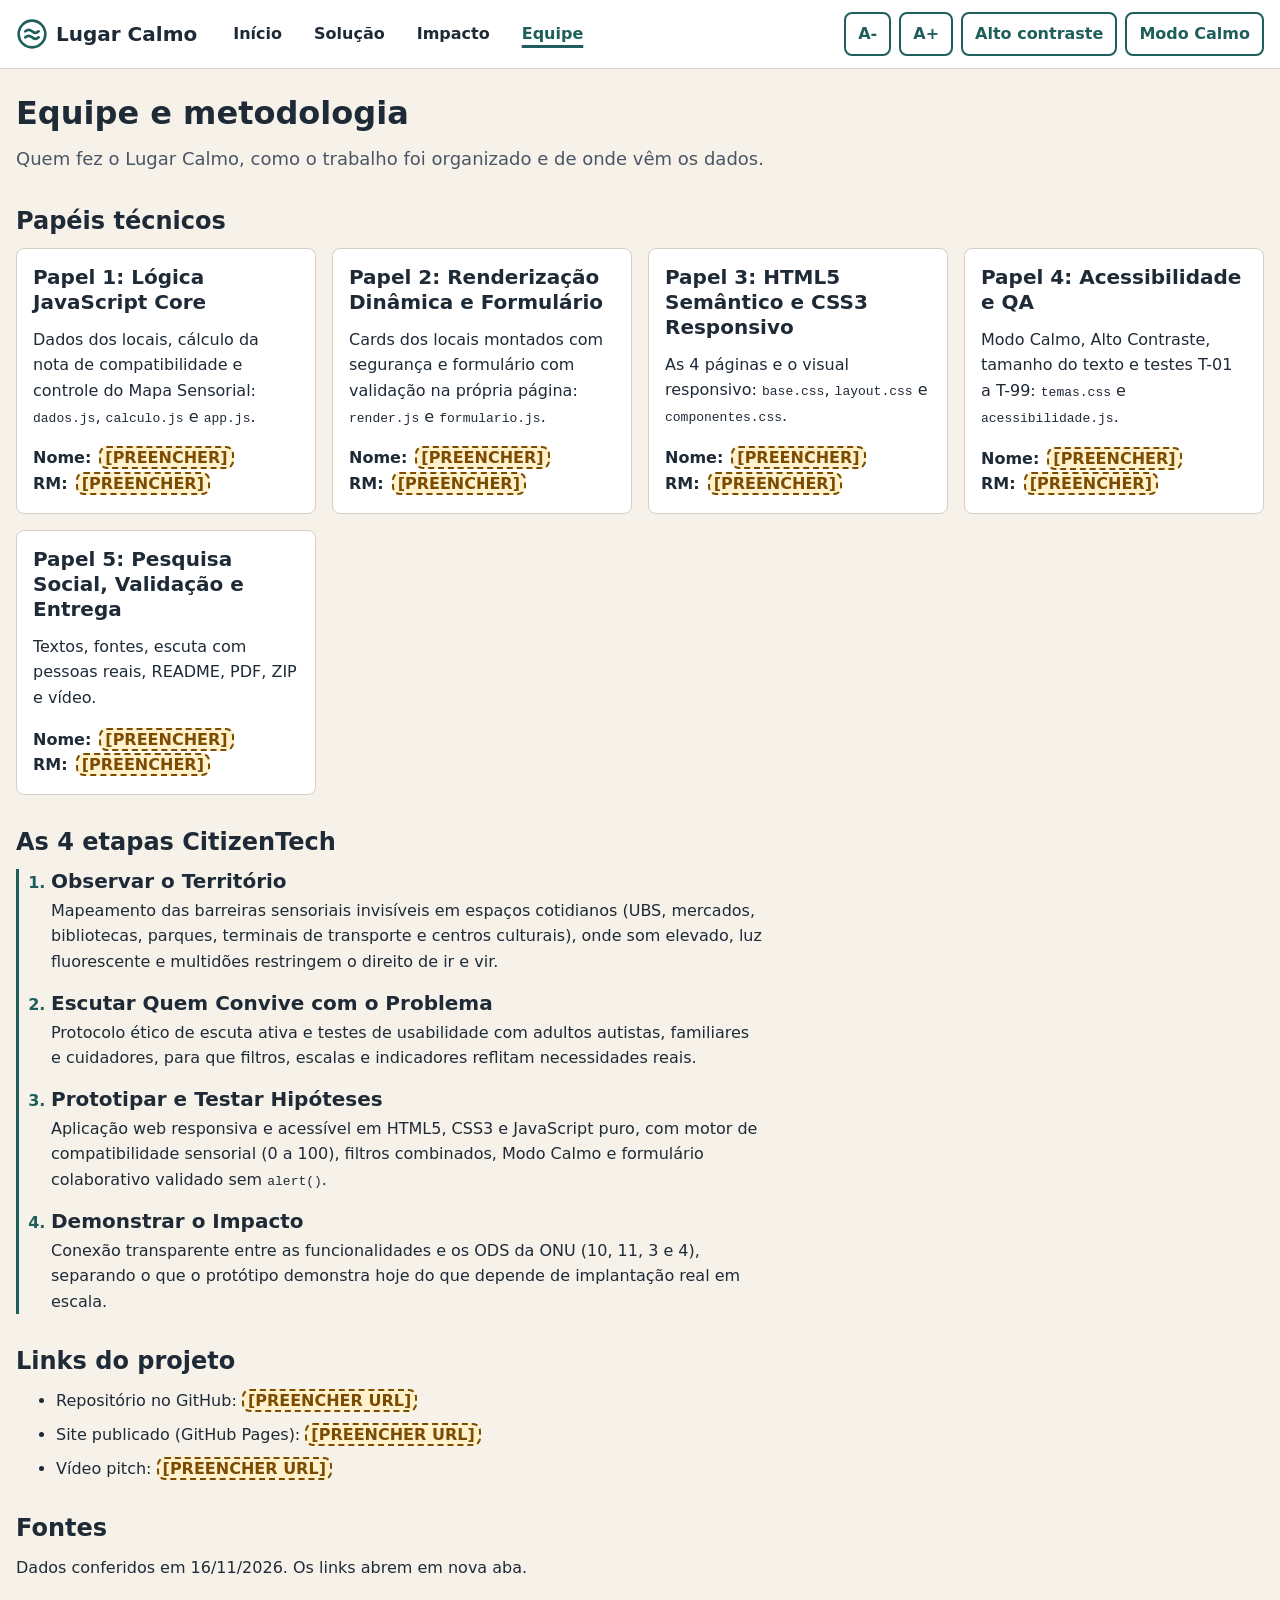
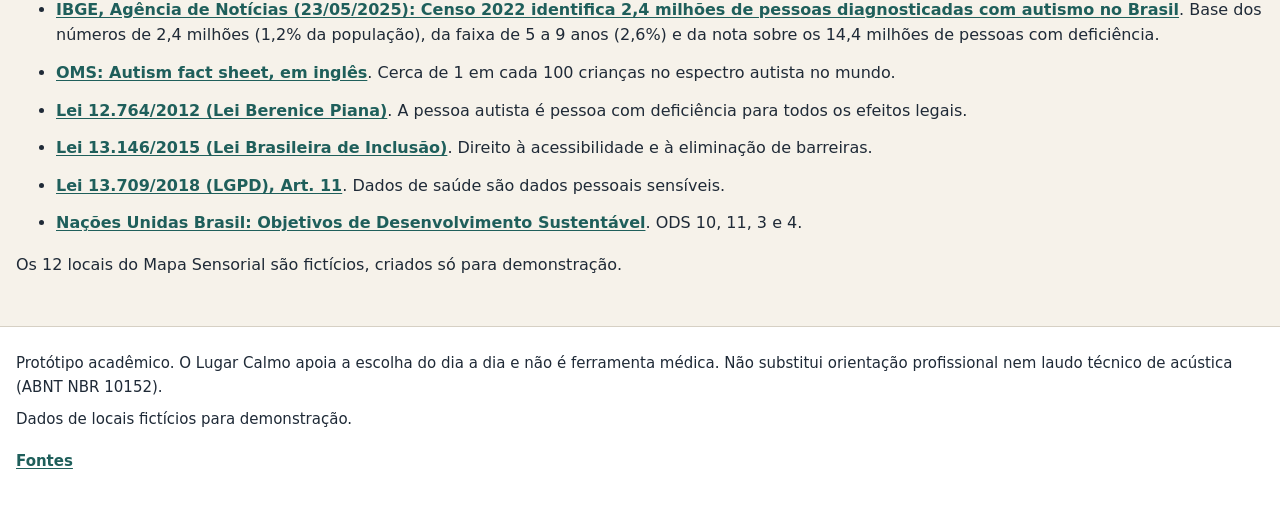
==== commit 2e8486d6: "docs: substitui os blocos pendentes pelo texto do documento mestre" ====
--- a/equipe.html
+++ b/equipe.html
@@ -30,10 +30,11 @@
         <li><a href="equipe.html" aria-current="page">Equipe</a></li>
       </ul>
     </nav>
-    <!-- Barra de acessibilidade (M5). O comportamento fica em js/acessibilidade.js (RF13, RF14, RF15). -->
+    <!-- Barra de acessibilidade (M5). O comportamento fica em js/acessibilidade.js (RF13, RF14, RF15).
+         O aria-label de A-/A+ começa pelo texto visível para cumprir o WCAG 2.5.3 (Rótulo no Nome, RNF01). -->
     <div class="barra-acessibilidade" role="group" aria-label="Preferências de leitura">
-      <button type="button" id="btn-fonte-menos" aria-label="Diminuir tamanho do texto">A-</button>
-      <button type="button" id="btn-fonte-mais" aria-label="Aumentar tamanho do texto">A+</button>
+      <button type="button" id="btn-fonte-menos" aria-label="A-: diminuir tamanho do texto">A-</button>
+      <button type="button" id="btn-fonte-mais" aria-label="A+: aumentar tamanho do texto">A+</button>
       <button type="button" id="btn-contraste" aria-pressed="false">Alto contraste</button>
       <button type="button" id="btn-modo-calmo" aria-pressed="false">Modo Calmo</button>
     </div>
@@ -91,28 +92,30 @@
       </ul>
     </section>
 
-    <!-- 2. As 4 etapas CitizenTech em linha do tempo. Texto da Parte 1.1 do documento mestre ainda a conferir (K9). -->
+    <!-- 2. As 4 etapas CitizenTech em linha do tempo.
+         Texto oficial da Parte 1.1 do documento mestre, copiado sem alterações; por isso a marca de conferência (K9) saiu. -->
     <section class="secao" aria-labelledby="titulo-etapas">
       <h2 id="titulo-etapas">As 4 etapas CitizenTech</h2>
       <ol class="linha-do-tempo">
         <li>
           <h3>Observar o Território</h3>
-          <p>Olhar a cidade e achar as barreiras sensoriais invisíveis, como som alto, eco, luz forte, lotação e cheiros, em lugares do dia a dia: UBS, mercados, bibliotecas, parques e terminais.</p>
+          <p>Mapeamento das barreiras sensoriais invisíveis em espaços cotidianos (UBS, mercados, bibliotecas, parques, terminais de transporte e centros culturais), onde som elevado, luz fluorescente e multidões restringem o direito de ir e vir.</p>
         </li>
         <li>
-          <h3>Escutar Quem Convive</h3>
-          <p>Ouvir pessoas autistas, familiares, cuidadores e comerciantes, seguindo o protocolo de validação descrito na página Impacto.</p>
+          <h3>Escutar Quem Convive com o Problema</h3>
+          <p>Protocolo ético de escuta ativa e testes de usabilidade com adultos autistas, familiares e cuidadores, para que filtros, escalas e indicadores reflitam necessidades reais.</p>
         </li>
         <li>
-          <h3>Prototipar e Testar</h3>
-          <p>Construir o Mapa Sensorial, com perfil, turnos, nota de 0 a 100 e Modo Calmo, e testar o cálculo e a acessibilidade.</p>
+          <h3>Prototipar e Testar Hipóteses</h3>
+          <!-- O parêntese de abertura vai como entidade (&#40;): o navegador mostra o nome da função com parênteses,
+               mas o verificador, que lê o texto puro do HTML, não confunde esta menção com uma chamada proibida. -->
+          <p>Aplicação web responsiva e acessível em HTML5, CSS3 e JavaScript puro, com motor de compatibilidade sensorial (0 a 100), filtros combinados, Modo Calmo e formulário colaborativo validado sem <code>alert&#40;)</code>.</p>
         </li>
         <li>
           <h3>Demonstrar o Impacto</h3>
-          <p>Mostrar o que o protótipo já prova, o que depende de implantação real e o plano de ampliação.</p>
+          <p>Conexão transparente entre as funcionalidades e os ODS da ONU (10, 11, 3 e 4), separando o que o protótipo demonstra hoje do que depende de implantação real em escala.</p>
         </li>
       </ol>
-      <p><span class="pendente">[PREENCHER: conferir com a Parte 1.1 do documento mestre]</span></p>
     </section>
 
     <!-- 3. Links do projeto, a preencher pela equipe antes da entrega (8.6). -->
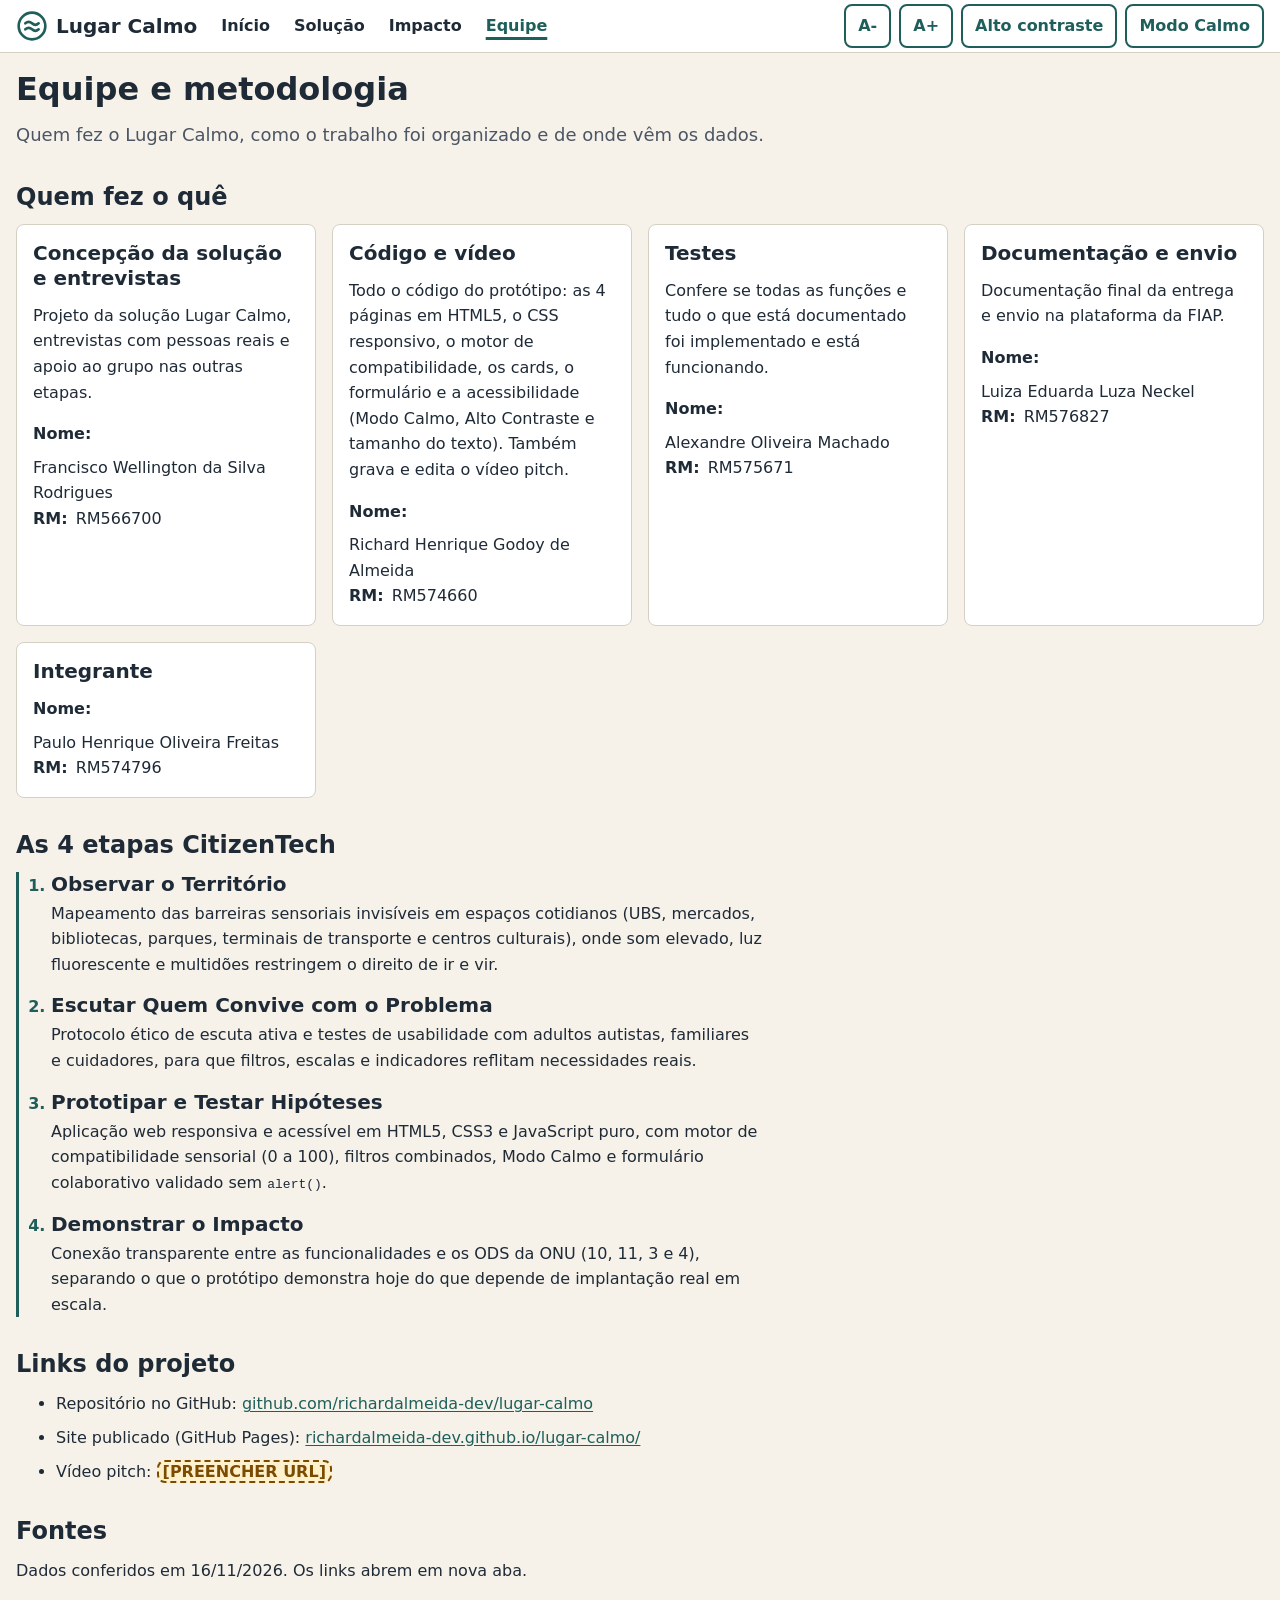
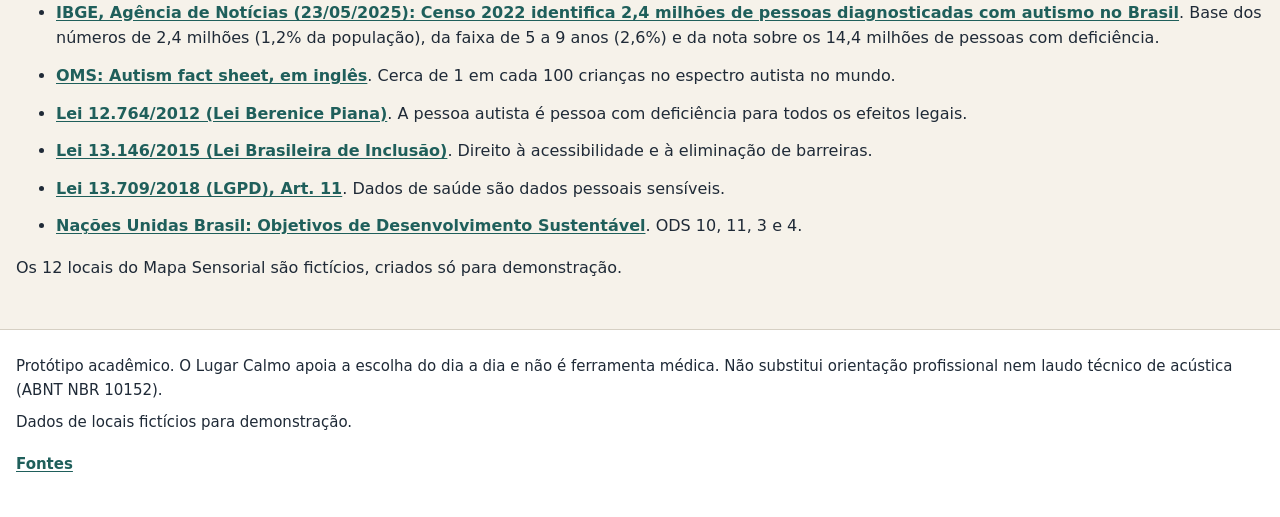
==== commit 389f4d69: "docs: preenche integrantes, responsabilidades e links" ====
--- a/equipe.html
+++ b/equipe.html
@@ -3,7 +3,7 @@
 <head>
   <meta charset="UTF-8">
   <meta name="viewport" content="width=device-width, initial-scale=1">
-  <meta name="description" content="Equipe e metodologia do Lugar Calmo: papéis técnicos, as 4 etapas CitizenTech, links do projeto e fontes oficiais.">
+  <meta name="description" content="Equipe e metodologia do Lugar Calmo: quem fez o quê, as 4 etapas CitizenTech, links do projeto e fontes oficiais.">
   <title>Equipe | Lugar Calmo</title>
   <link rel="icon" href="img/favicon.svg" type="image/svg+xml">
   <!-- Ordem fixa (8.1): base (variáveis) primeiro e temas por último, para que Modo Calmo e Alto Contraste sobrescrevam as variáveis. -->
@@ -45,48 +45,47 @@
     <h1>Equipe e metodologia</h1>
     <p class="introducao">Quem fez o Lugar Calmo, como o trabalho foi organizado e de onde vêm os dados.</p>
 
-    <!-- 1. Papéis técnicos: 5 cartões com nome e RM a preencher pela equipe (8.6). -->
+    <!-- 1. Quem fez o quê: divisão de tarefas combinada pelo grupo. -->
     <section class="secao" aria-labelledby="titulo-papeis">
-      <h2 id="titulo-papeis">Papéis técnicos</h2>
+      <h2 id="titulo-papeis">Quem fez o quê</h2>
       <ul class="grade-cartoes">
         <li class="cartao">
-          <h3>Papel 1: Lógica JavaScript Core</h3>
-          <p>Dados dos locais, cálculo da nota de compatibilidade e controle do Mapa Sensorial: <code>dados.js</code>, <code>calculo.js</code> e <code>app.js</code>.</p>
+          <h3>Concepção da solução e entrevistas</h3>
+          <p>Projeto da solução Lugar Calmo, entrevistas com pessoas reais e apoio ao grupo nas outras etapas.</p>
           <dl class="dados-integrante">
-            <div><dt>Nome:</dt><dd><span class="pendente">[PREENCHER]</span></dd></div>
-            <div><dt>RM:</dt><dd><span class="pendente">[PREENCHER]</span></dd></div>
+            <div><dt>Nome:</dt><dd>Francisco Wellington da Silva Rodrigues</dd></div>
+            <div><dt>RM:</dt><dd>RM566700</dd></div>
           </dl>
         </li>
         <li class="cartao">
-          <h3>Papel 2: Renderização Dinâmica e Formulário</h3>
-          <p>Cards dos locais montados com segurança e formulário com validação na própria página: <code>render.js</code> e <code>formulario.js</code>.</p>
+          <h3>Código e vídeo</h3>
+          <p>Todo o código do protótipo: as 4 páginas em HTML5, o CSS responsivo, o motor de compatibilidade, os cards, o formulário e a acessibilidade (Modo Calmo, Alto Contraste e tamanho do texto). Também grava e edita o vídeo pitch.</p>
           <dl class="dados-integrante">
-            <div><dt>Nome:</dt><dd><span class="pendente">[PREENCHER]</span></dd></div>
-            <div><dt>RM:</dt><dd><span class="pendente">[PREENCHER]</span></dd></div>
+            <div><dt>Nome:</dt><dd>Richard Henrique Godoy de Almeida</dd></div>
+            <div><dt>RM:</dt><dd>RM574660</dd></div>
           </dl>
         </li>
         <li class="cartao">
-          <h3>Papel 3: HTML5 Semântico e CSS3 Responsivo</h3>
-          <p>As 4 páginas e o visual responsivo: <code>base.css</code>, <code>layout.css</code> e <code>componentes.css</code>.</p>
+          <h3>Testes</h3>
+          <p>Confere se todas as funções e tudo o que está documentado foi implementado e está funcionando.</p>
           <dl class="dados-integrante">
-            <div><dt>Nome:</dt><dd><span class="pendente">[PREENCHER]</span></dd></div>
-            <div><dt>RM:</dt><dd><span class="pendente">[PREENCHER]</span></dd></div>
+            <div><dt>Nome:</dt><dd>Alexandre Oliveira Machado</dd></div>
+            <div><dt>RM:</dt><dd>RM575671</dd></div>
           </dl>
         </li>
         <li class="cartao">
-          <h3>Papel 4: Acessibilidade e QA</h3>
-          <p>Modo Calmo, Alto Contraste, tamanho do texto e testes T-01 a T-99: <code>temas.css</code> e <code>acessibilidade.js</code>.</p>
+          <h3>Documentação e envio</h3>
+          <p>Documentação final da entrega e envio na plataforma da FIAP.</p>
           <dl class="dados-integrante">
-            <div><dt>Nome:</dt><dd><span class="pendente">[PREENCHER]</span></dd></div>
-            <div><dt>RM:</dt><dd><span class="pendente">[PREENCHER]</span></dd></div>
+            <div><dt>Nome:</dt><dd>Luiza Eduarda Luza Neckel</dd></div>
+            <div><dt>RM:</dt><dd>RM576827</dd></div>
           </dl>
         </li>
         <li class="cartao">
-          <h3>Papel 5: Pesquisa Social, Validação e Entrega</h3>
-          <p>Textos, fontes, escuta com pessoas reais, README, PDF, ZIP e vídeo.</p>
+          <h3>Integrante</h3>
           <dl class="dados-integrante">
-            <div><dt>Nome:</dt><dd><span class="pendente">[PREENCHER]</span></dd></div>
-            <div><dt>RM:</dt><dd><span class="pendente">[PREENCHER]</span></dd></div>
+            <div><dt>Nome:</dt><dd>Paulo Henrique Oliveira Freitas</dd></div>
+            <div><dt>RM:</dt><dd>RM574796</dd></div>
           </dl>
         </li>
       </ul>
@@ -118,12 +117,12 @@
       </ol>
     </section>
 
-    <!-- 3. Links do projeto, a preencher pela equipe antes da entrega (8.6). -->
+    <!-- 3. Links do projeto. O do vídeo entra quando o pitch for publicado. -->
     <section class="secao" aria-labelledby="titulo-links">
       <h2 id="titulo-links">Links do projeto</h2>
       <ul class="lista-simples">
-        <li>Repositório no GitHub: <span class="pendente">[PREENCHER URL]</span></li>
-        <li>Site publicado (GitHub Pages): <span class="pendente">[PREENCHER URL]</span></li>
+        <li>Repositório no GitHub: <a href="https://github.com/richardalmeida-dev/lugar-calmo" target="_blank" rel="noopener noreferrer">github.com/richardalmeida-dev/lugar-calmo<span class="visualmente-oculto"> (abre em nova aba)</span></a></li>
+        <li>Site publicado (GitHub Pages): <a href="https://richardalmeida-dev.github.io/lugar-calmo/" target="_blank" rel="noopener noreferrer">richardalmeida-dev.github.io/lugar-calmo/<span class="visualmente-oculto"> (abre em nova aba)</span></a></li>
         <li>Vídeo pitch: <span class="pendente">[PREENCHER URL]</span></li>
       </ul>
     </section>
--- a/css/layout.css
+++ b/css/layout.css
@@ -76,9 +76,23 @@
   gap: var(--espaco-2);
 }
 
-/* Em telas largas, a barra de acessibilidade vai para a direita e o
-   cabeçalho fica em uma linha só (painel cabe melhor acima da dobra). */
-@media (min-width: 1024px) {
+/* 11.3: cabeçalho compacto a partir de 1024 px, com marca, menu e barra
+   de acessibilidade numa linha só, para o painel de perfil da Solução
+   caber inteiro acima da dobra (1366x650 e 1440x800). Só o respiro em
+   volta encolhe: links e botões continuam com 44 px de altura (RNF13).
+   O flex-wrap da regra base continua valendo: se faltar largura (A+),
+   o cabeçalho quebra linha em vez de criar rolagem horizontal (RNF02). */
+@media (min-width: 1024px) {
+  .cabecalho {
+    gap: var(--espaco-2) var(--espaco-4);
+    padding-block: var(--espaco-1);
+  }
+
+  .menu a {
+    padding: 0 var(--espaco-2);
+  }
+
+  /* A barra vai para a direita, alinhada ao fim da mesma linha. */
   .barra-acessibilidade {
     margin-left: auto;
   }
@@ -98,6 +112,15 @@
   max-width: var(--largura-texto);
 }
 
+/* 11.3: no desktop o cabeçalho ficou compacto; o respiro do topo do
+   conteúdo encolhe junto para o painel da Solução começar a no máximo
+   120 px do topo. No celular fica o padding de cima (mobile-first). */
+@media (min-width: 1024px) {
+  main {
+    padding-top: var(--espaco-4);
+  }
+}
+
 .secao {
   margin-top: var(--espaco-8);
 }
@@ -165,6 +188,34 @@
 }
 
 /* ---------- Página Solução (Mapa Sensorial) ---------- */
+
+/* Título da Solução: no celular, h1 e instrução empilhados como em
+   qualquer página (o div não muda nada). A partir de 1024 px ficam lado
+   a lado numa linha só, h1 menor e instrução com 1 linha, para o painel
+   de perfil começar a no máximo 120 px do topo (11.3: painel inteiro
+   acima da dobra em 1366x650). O flex-wrap joga a instrução para baixo
+   do h1 se faltar largura (A+), sem rolagem horizontal (RNF02). */
+@media (min-width: 1024px) {
+  .titulo-solucao {
+    display: flex;
+    flex-wrap: wrap;
+    align-items: baseline;
+    gap: 0 var(--espaco-4);
+    margin-bottom: var(--espaco-2);
+  }
+
+  .titulo-solucao h1 {
+    margin: 0;
+    font-size: 1.75rem;
+  }
+
+  /* Uma linha só cabe sem o limite de 70ch; a frase já é curta. */
+  .titulo-solucao .introducao {
+    max-width: none;
+    margin: 0;
+    font-size: 1rem;
+  }
+}
 
 /* Celular: uma coluna, na ordem painel, resultados e formulário (11.3). */
 .layout-solucao {
--- a/css/componentes.css
+++ b/css/componentes.css
@@ -355,6 +355,36 @@
 
 #btn-restaurar {
   width: 100%;
+}
+
+/* 11.3: painel inteiro acima da dobra em 1366x650 e 1440x800. Só a
+   partir de 1024 px (mobile-first: no celular nada muda). Encolhem só
+   os respiros e as entrelinhas dos textos de apoio; botões, rótulos do
+   turno, Restaurar e sliders mantêm 44 px (RNF13) e o foco continua com
+   3 px (RNF01). O padding de 12 px é maior que contorno + afastamento
+   do foco (5 px), então o overflow do painel sticky não corta o foco. */
+@media (min-width: 1024px) {
+  #painel-perfil {
+    gap: var(--espaco-1);
+    padding: var(--espaco-3);
+  }
+  #painel-perfil h2 {
+    font-size: 1.125rem;
+  }
+
+  /* Entrelinha 1.2 nos rótulos de uma linha: o texto continua do mesmo
+     tamanho, só some a folga acima e abaixo. */
+  .rotulo-grupo,
+  .seletor-turno legend,
+  .controle-linha label,
+  .legenda {
+    line-height: 1.2;
+  }
+
+  /* Número do valor um pouco menor para não esticar a linha do slider. */
+  .controle-linha output {
+    font-size: 1.125rem;
+  }
 }
 
 /* ---------- Avisos ---------- */
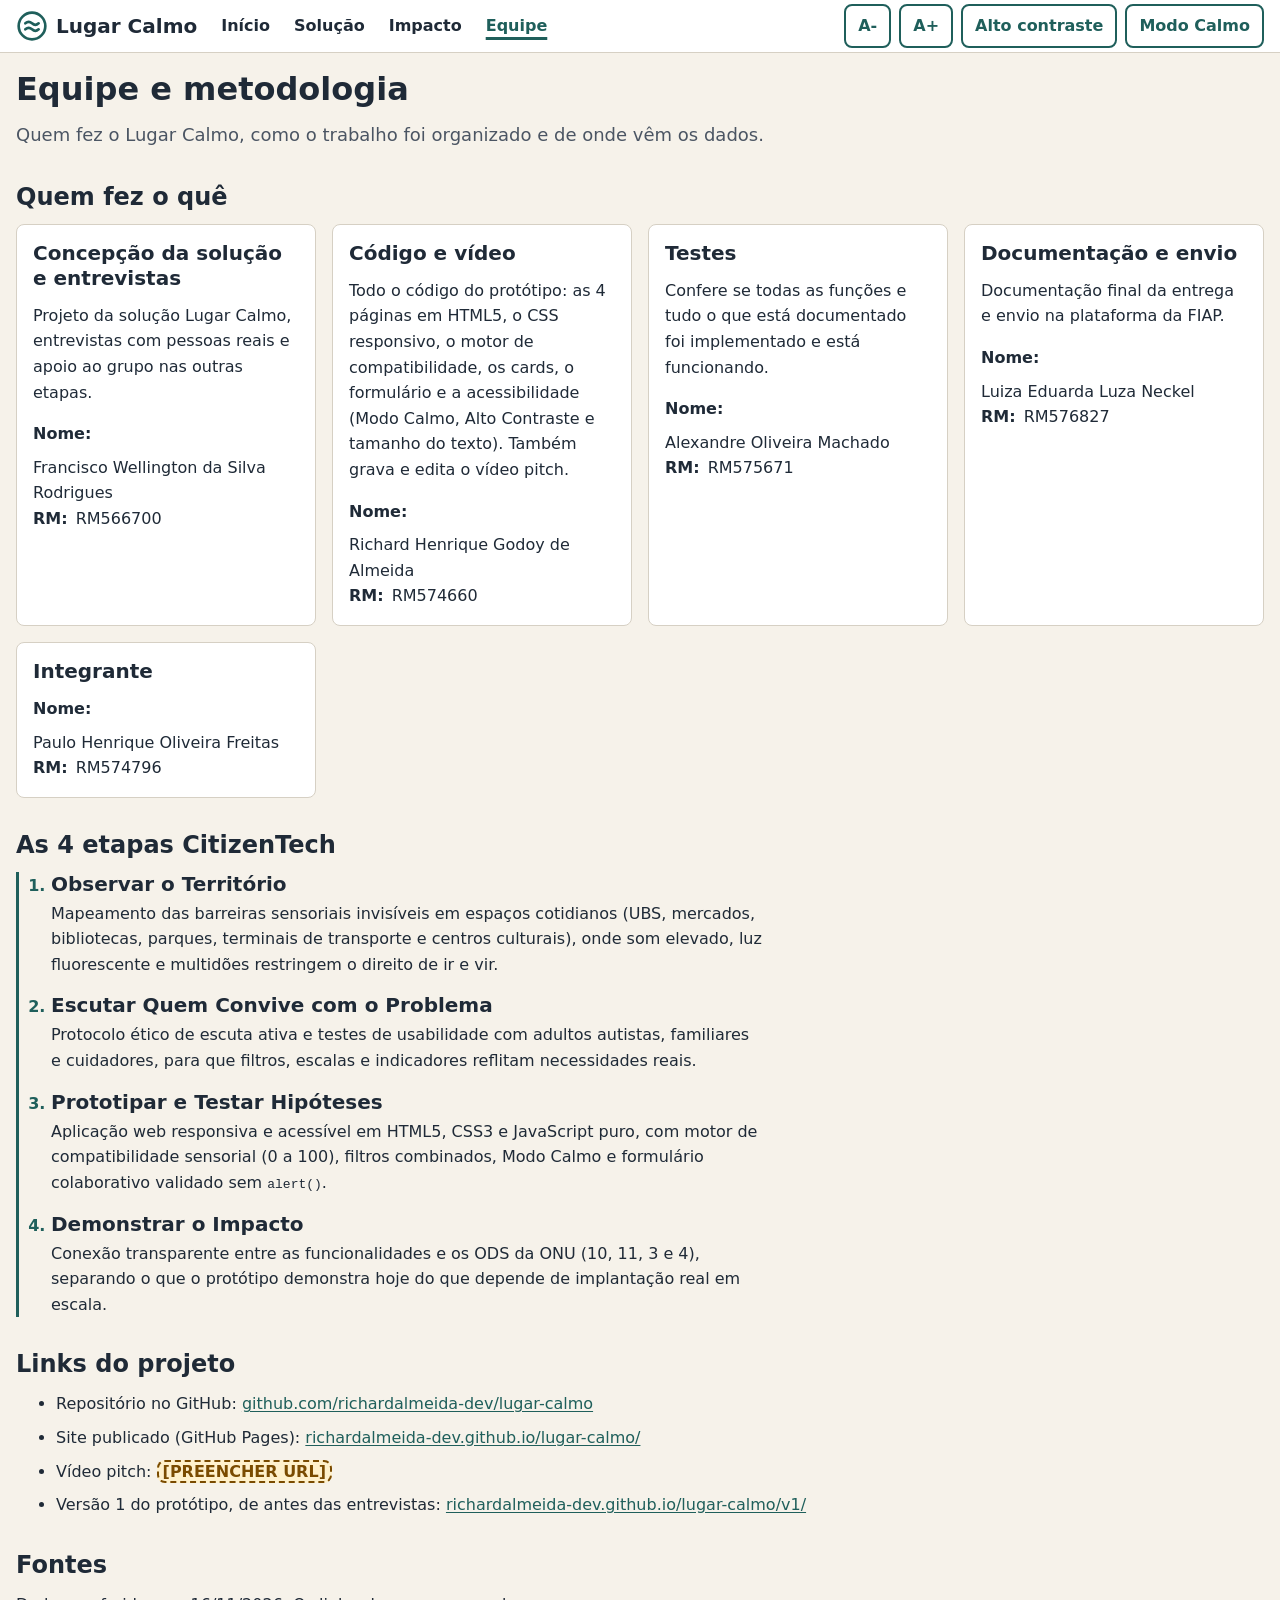
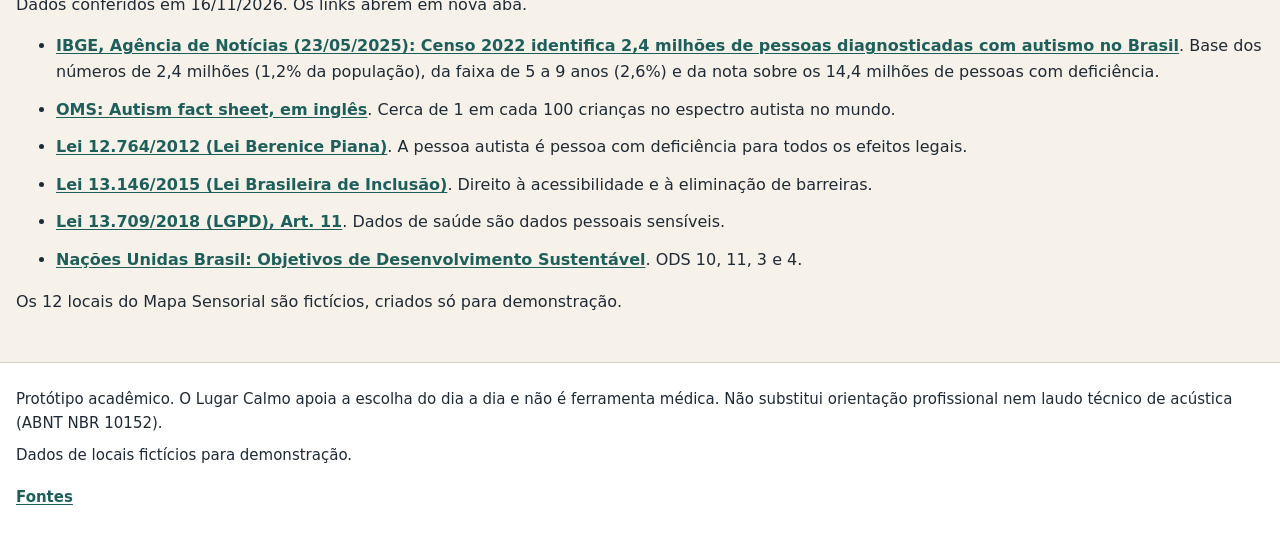
==== commit 2d12694b: "docs: resultados das entrevistas, mudanças da versão 2 e link da versão 1" ====
--- a/equipe.html
+++ b/equipe.html
@@ -124,6 +124,7 @@
         <li>Repositório no GitHub: <a href="https://github.com/richardalmeida-dev/lugar-calmo" target="_blank" rel="noopener noreferrer">github.com/richardalmeida-dev/lugar-calmo<span class="visualmente-oculto"> (abre em nova aba)</span></a></li>
         <li>Site publicado (GitHub Pages): <a href="https://richardalmeida-dev.github.io/lugar-calmo/" target="_blank" rel="noopener noreferrer">richardalmeida-dev.github.io/lugar-calmo/<span class="visualmente-oculto"> (abre em nova aba)</span></a></li>
         <li>Vídeo pitch: <span class="pendente">[PREENCHER URL]</span></li>
+        <li>Versão 1 do protótipo, de antes das entrevistas: <a href="https://richardalmeida-dev.github.io/lugar-calmo/v1/" target="_blank" rel="noopener noreferrer">richardalmeida-dev.github.io/lugar-calmo/v1/<span class="visualmente-oculto"> (abre em nova aba)</span></a></li>
       </ul>
     </section>
 
--- a/css/componentes.css
+++ b/css/componentes.css
@@ -801,3 +801,89 @@
   content: "\2713  " / "";
 }
 .mensagem-sucesso:empty { padding: 0; border: 0; margin: 0; }
+
+/* ---------- Versão 2: ajustes pedidos nas entrevistas ---------- */
+
+/* Legenda única da escala do perfil (P4): diz que o slider mede o
+   incômodo da pessoa, não o nível do lugar. */
+.escala-perfil {
+  margin: 0;
+  color: var(--cor-texto-suave);
+  font-size: .875rem;
+  line-height: 1.3;
+}
+
+/* 4 filtros de adaptação independentes (P1, P6): fieldset sem moldura
+   própria, porque já fica dentro da caixa .filtros. */
+.filtro-adaptacao {
+  flex: 2 1 18rem;
+  margin: 0;
+  padding: 0;
+  border: 0;
+  min-inline-size: 0;
+}
+.filtro-adaptacao legend {
+  padding: 0;
+  font-weight: 700;
+}
+
+/* Os 4 níveis do turno ficam colados na nota (P2, P5). */
+.subindices-titulo {
+  margin: var(--espaco-2) 0 var(--espaco-1);
+  color: var(--cor-texto-suave);
+  font-size: .875rem;
+  font-weight: 700;
+}
+/* Nível forte para a pessoa: borda grossa e a palavra "forte",
+   além da cor do selo Evitar (a cor nunca é a única pista). */
+.estimulos .estimulo--forte {
+  border-bottom: 3px solid var(--selo-evitar-texto);
+}
+.estimulo--forte dd {
+  color: var(--selo-evitar-texto);
+}
+/* Alerta de gatilho (P2): mesmo padrão dos avisos, na família Evitar. */
+.alerta-gatilho {
+  margin-top: var(--espaco-2);
+  padding: var(--espaco-2) var(--espaco-3);
+  border-left: .375rem solid var(--selo-evitar-texto);
+  border-radius: var(--raio);
+  background: var(--selo-evitar-fundo);
+  color: var(--selo-evitar-texto);
+  font-weight: 700;
+}
+
+/* Campos da hora silenciosa no formulário (P3): aparecem só com a caixa
+   marcada (atributo hidden, controlado por formulario.js; a regra
+   [hidden] de base.css garante que o display: grid não o anule). */
+.detalhes-silenciosa {
+  display: grid;
+  grid-template-columns: repeat(auto-fit, minmax(min(12rem, 100%), 1fr));
+  gap: var(--espaco-3);
+  margin-top: var(--espaco-3);
+}
+
+/* Citações das entrevistas (impacto.html): barra lateral e autor por
+   código (P1 a P6), nunca por nome. */
+.citacoes {
+  display: grid;
+  grid-template-columns: repeat(auto-fit, minmax(min(18rem, 100%), 1fr));
+  gap: var(--espaco-4);
+  margin-bottom: var(--espaco-6);
+}
+.citacoes blockquote {
+  margin: 0;
+  padding: var(--espaco-3) var(--espaco-4);
+  border-left: .375rem solid var(--cor-primaria);
+  border-radius: var(--raio);
+  background: var(--cor-superficie);
+}
+.citacoes blockquote p {
+  margin: 0 0 var(--espaco-2);
+  font-style: italic;
+}
+.citacoes footer {
+  color: var(--cor-texto-suave);
+  font-size: .9375rem;
+  font-weight: 700;
+}
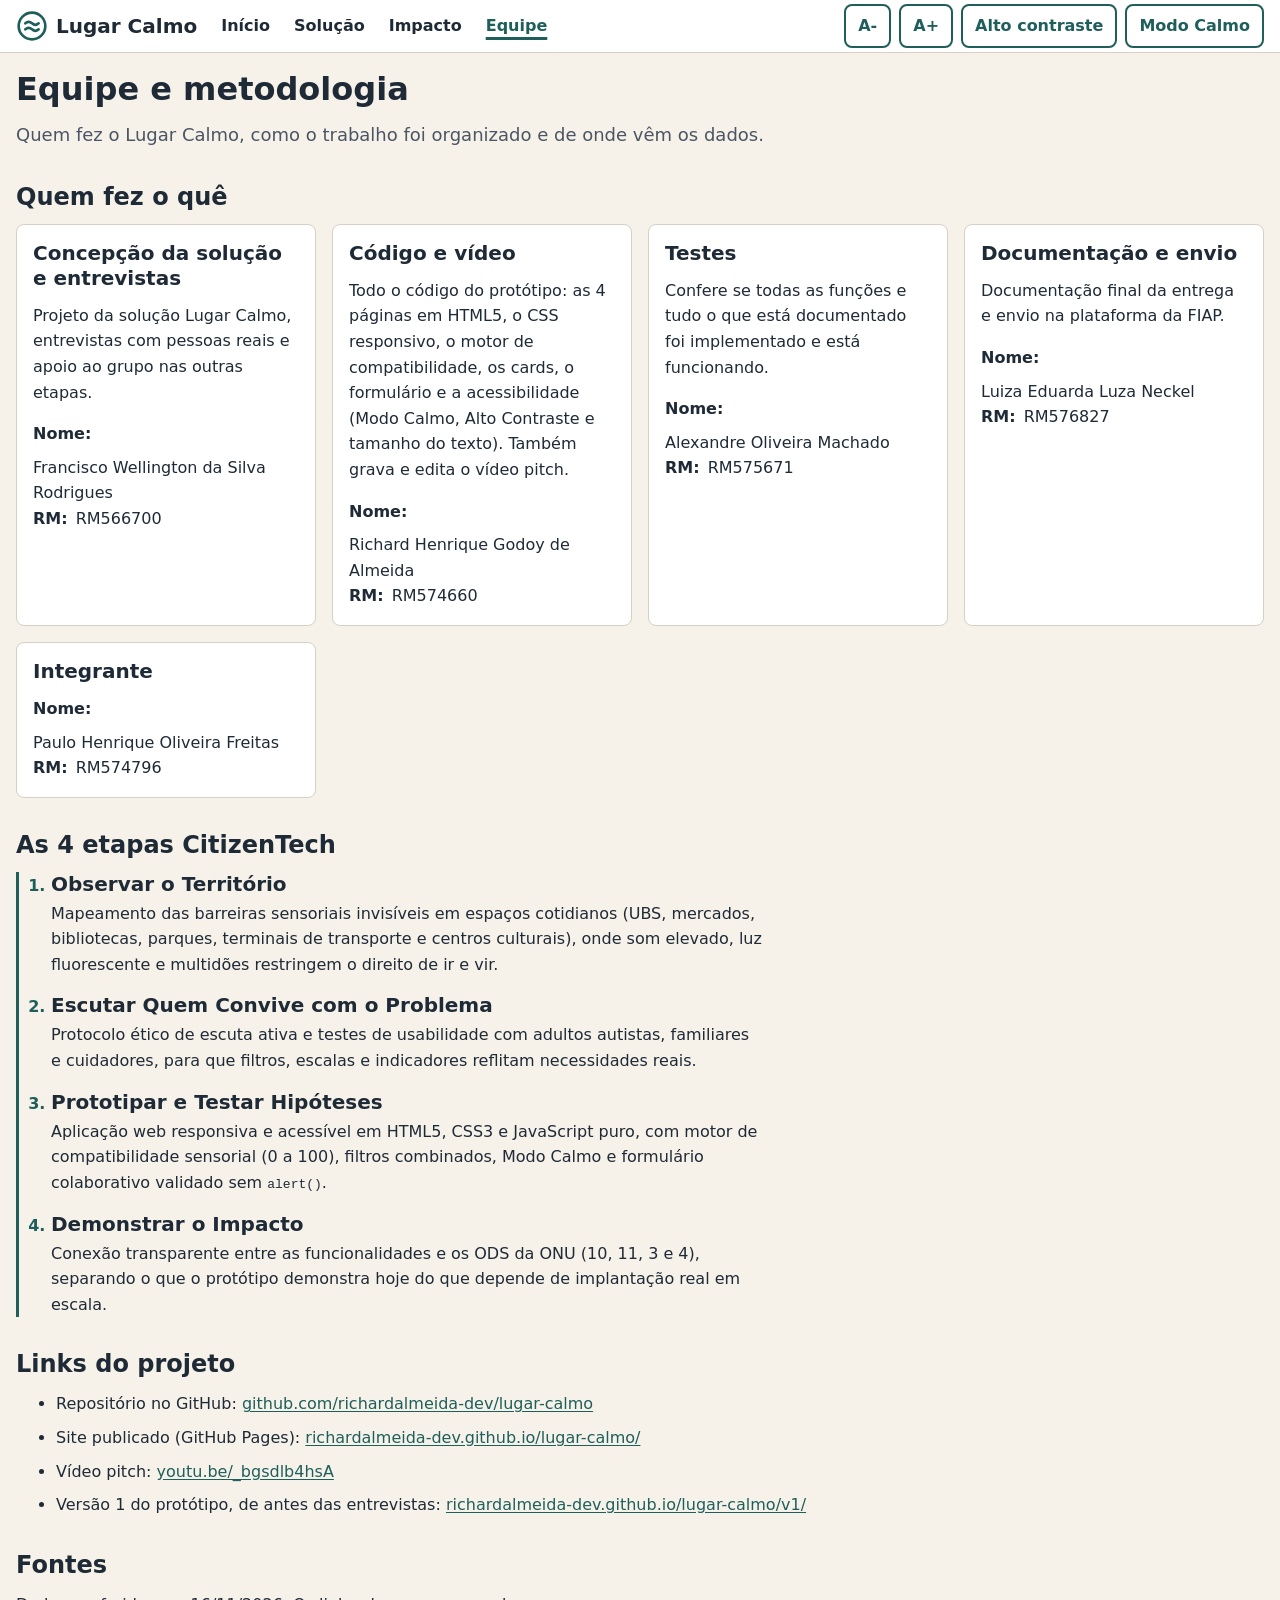
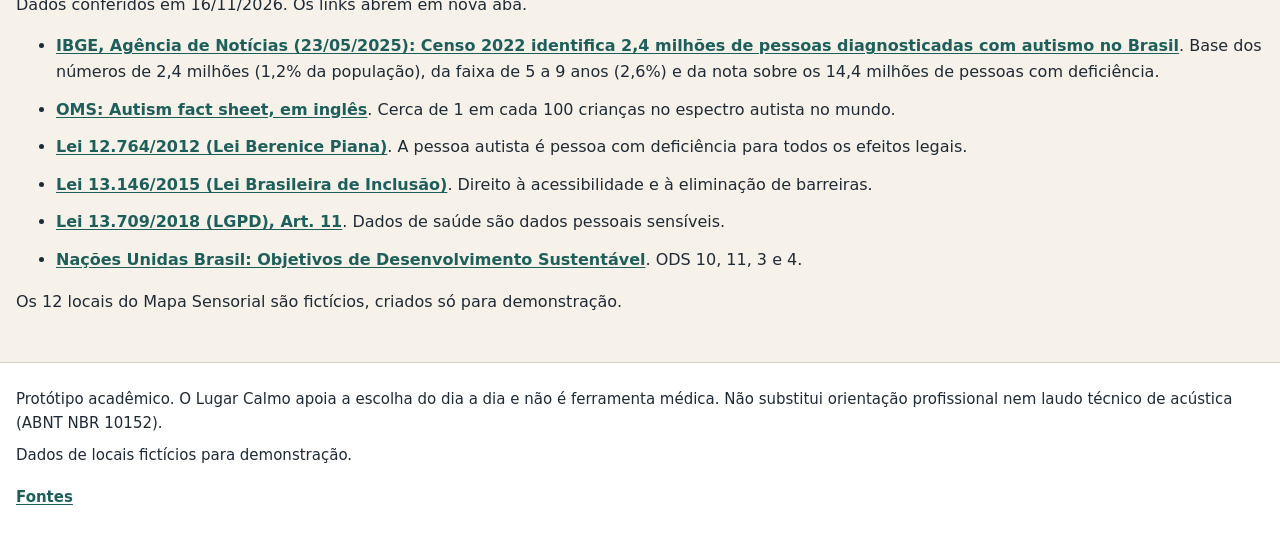
==== commit ac11a700: "docs: adiciona o link do vídeo pitch" ====
--- a/equipe.html
+++ b/equipe.html
@@ -117,13 +117,13 @@
       </ol>
     </section>
 
-    <!-- 3. Links do projeto. O do vídeo entra quando o pitch for publicado. -->
+    <!-- 3. Links do projeto. -->
     <section class="secao" aria-labelledby="titulo-links">
       <h2 id="titulo-links">Links do projeto</h2>
       <ul class="lista-simples">
         <li>Repositório no GitHub: <a href="https://github.com/richardalmeida-dev/lugar-calmo" target="_blank" rel="noopener noreferrer">github.com/richardalmeida-dev/lugar-calmo<span class="visualmente-oculto"> (abre em nova aba)</span></a></li>
         <li>Site publicado (GitHub Pages): <a href="https://richardalmeida-dev.github.io/lugar-calmo/" target="_blank" rel="noopener noreferrer">richardalmeida-dev.github.io/lugar-calmo/<span class="visualmente-oculto"> (abre em nova aba)</span></a></li>
-        <li>Vídeo pitch: <span class="pendente">[PREENCHER URL]</span></li>
+        <li>Vídeo pitch: <a href="https://youtu.be/_bgsdlb4hsA?is=59bjHY5lfsKy66_w" target="_blank" rel="noopener noreferrer">youtu.be/_bgsdlb4hsA<span class="visualmente-oculto"> (abre em nova aba)</span></a></li>
         <li>Versão 1 do protótipo, de antes das entrevistas: <a href="https://richardalmeida-dev.github.io/lugar-calmo/v1/" target="_blank" rel="noopener noreferrer">richardalmeida-dev.github.io/lugar-calmo/v1/<span class="visualmente-oculto"> (abre em nova aba)</span></a></li>
       </ul>
     </section>
